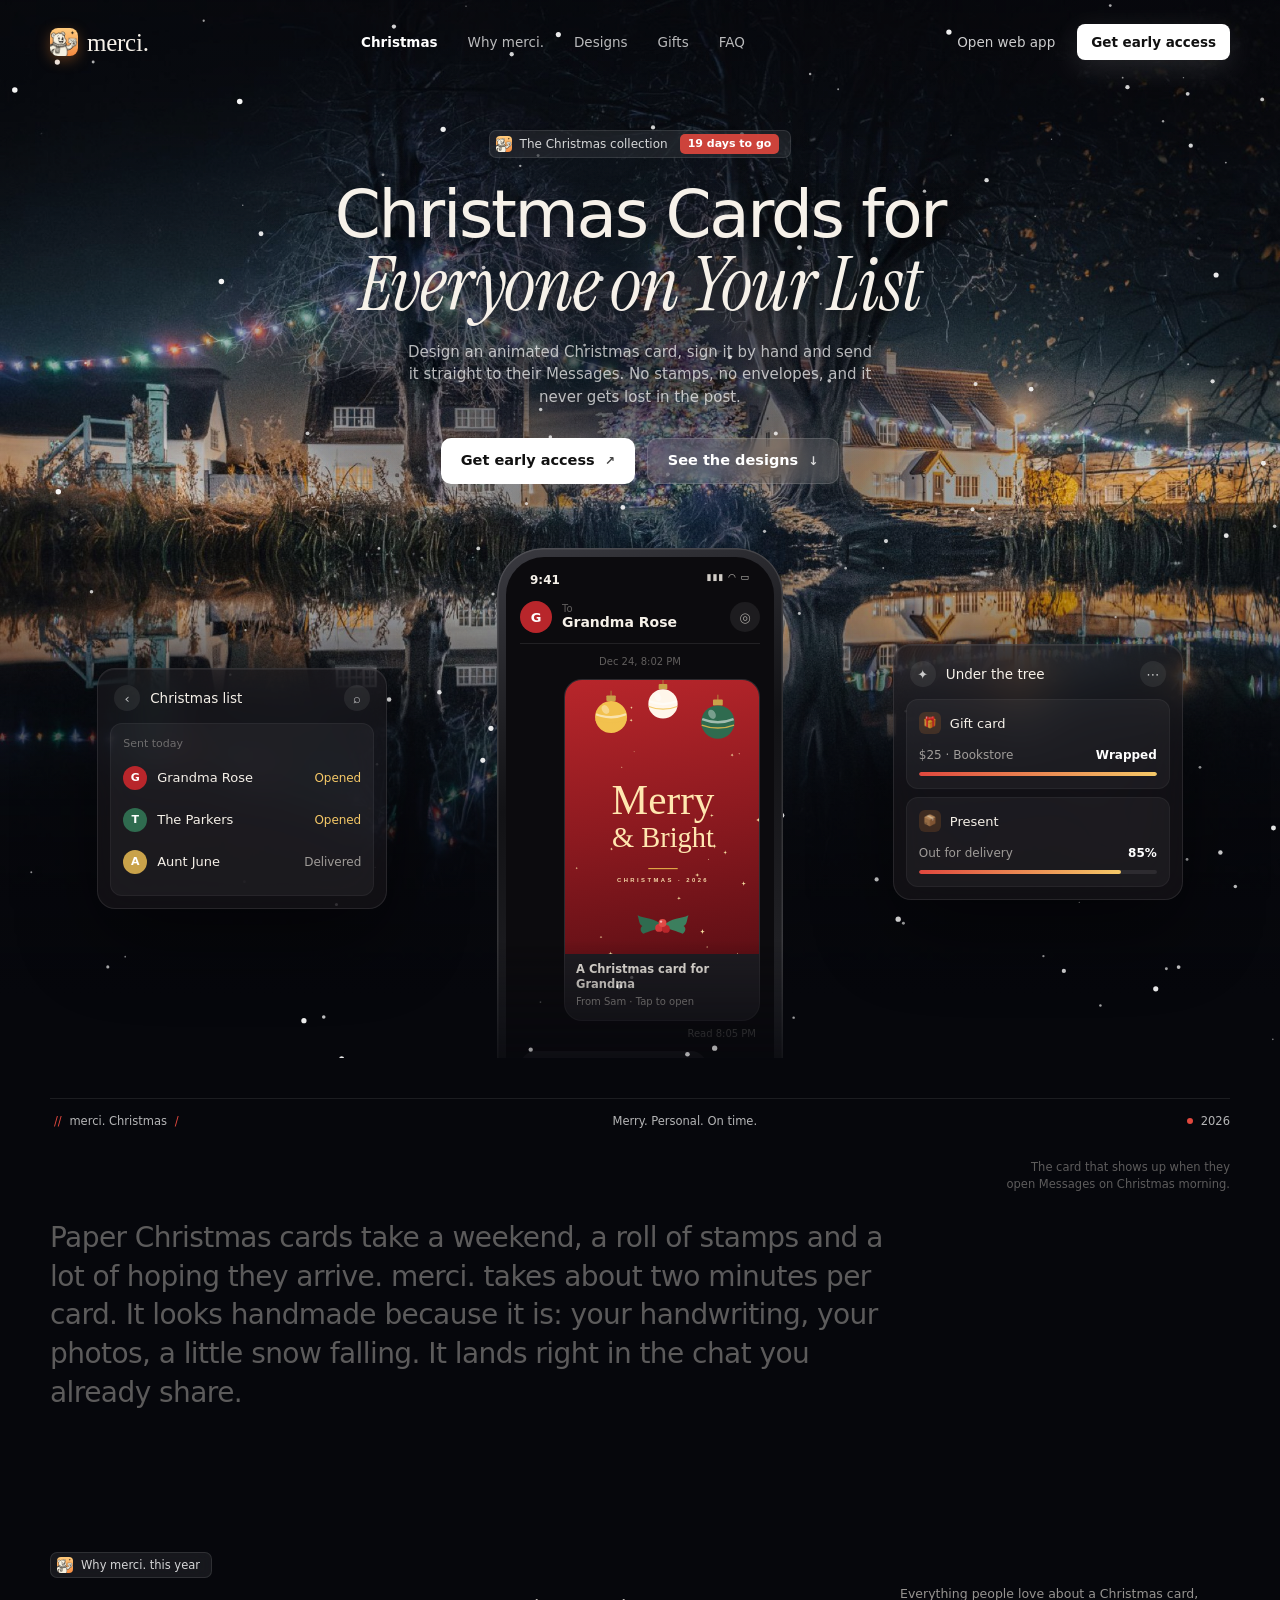
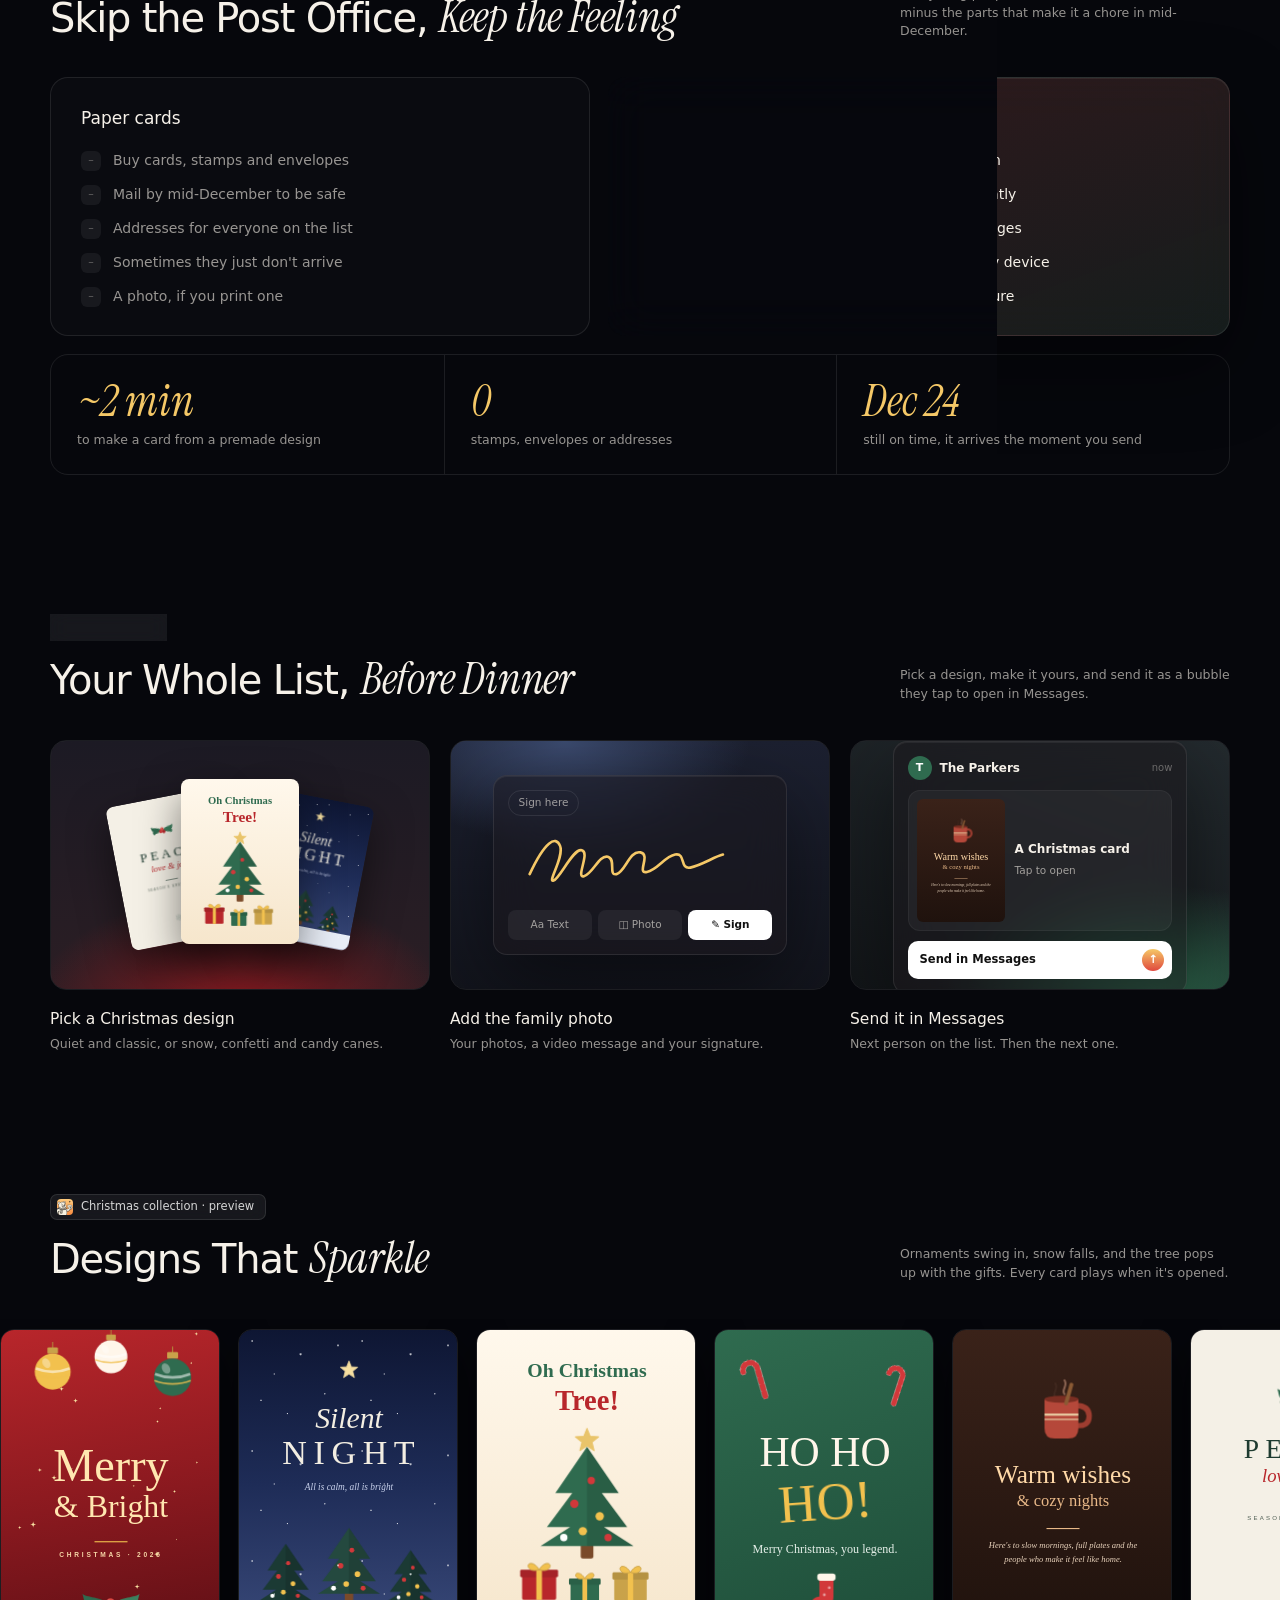
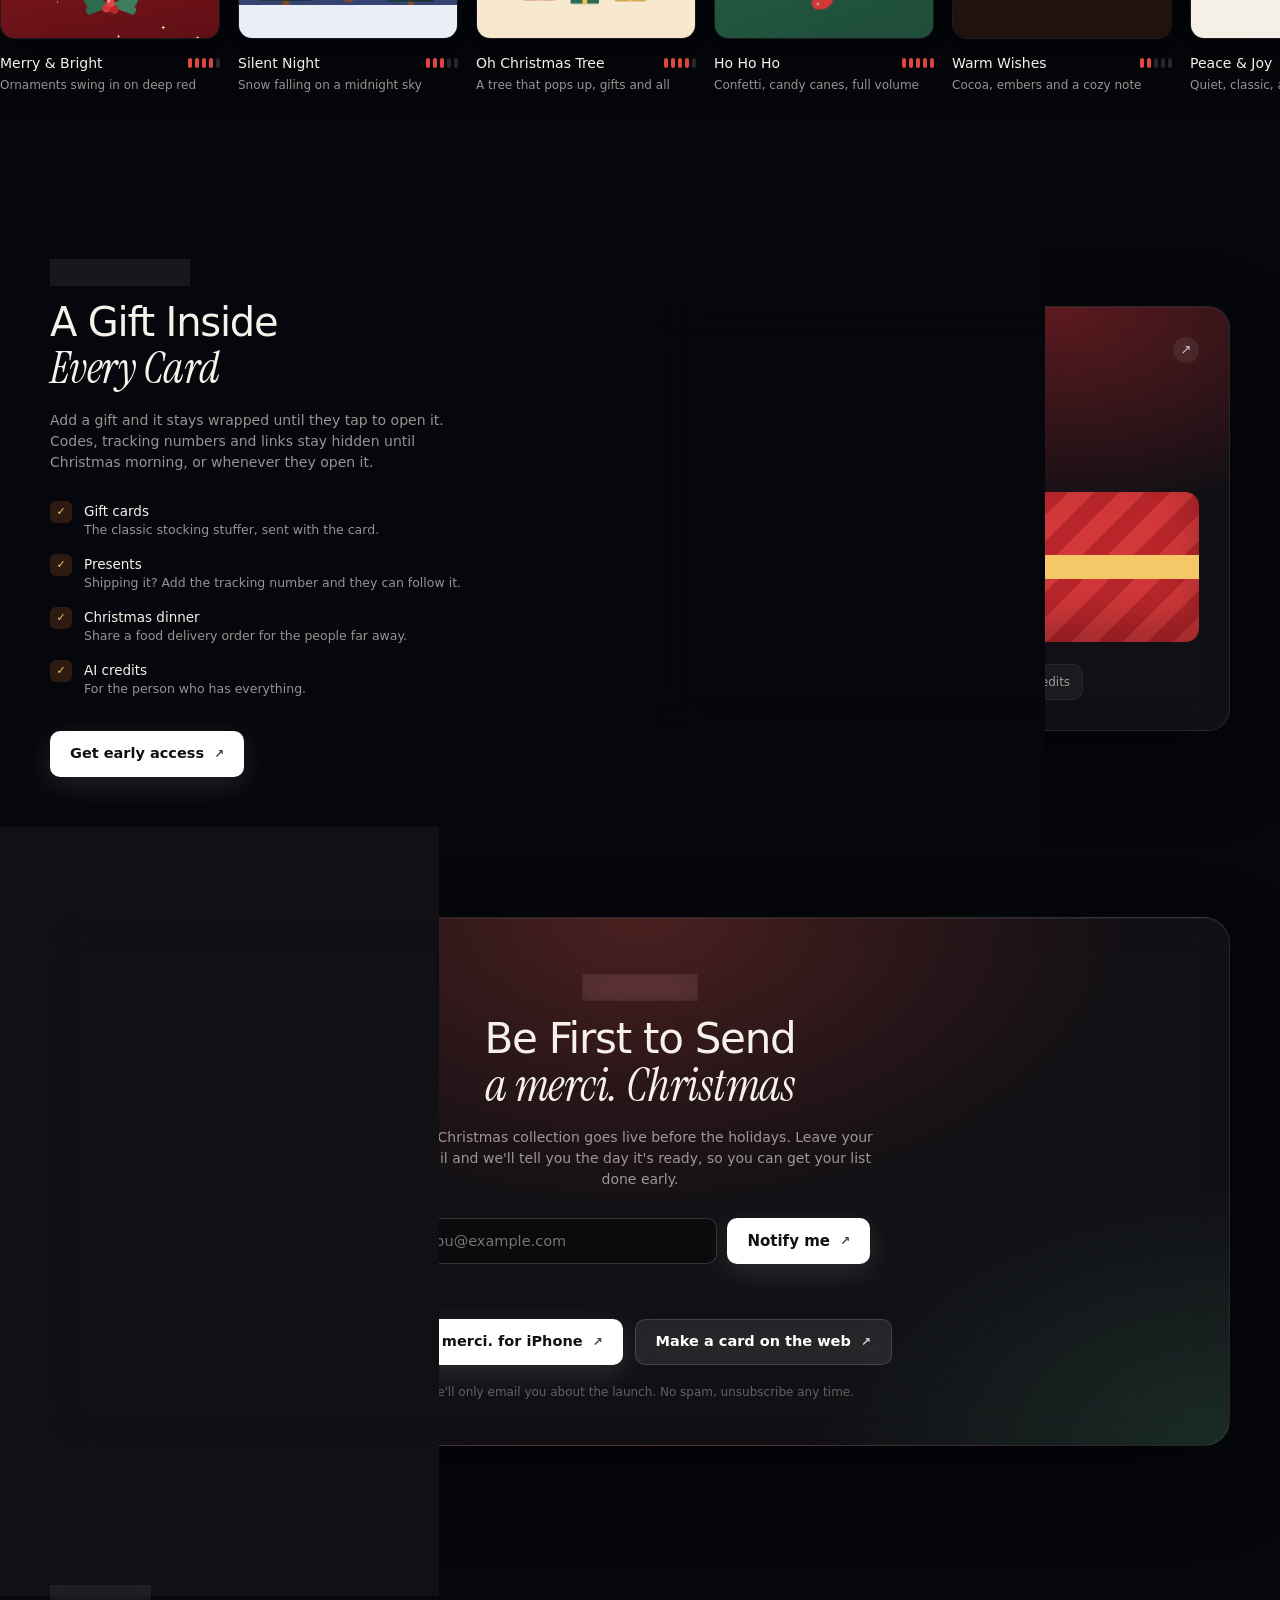
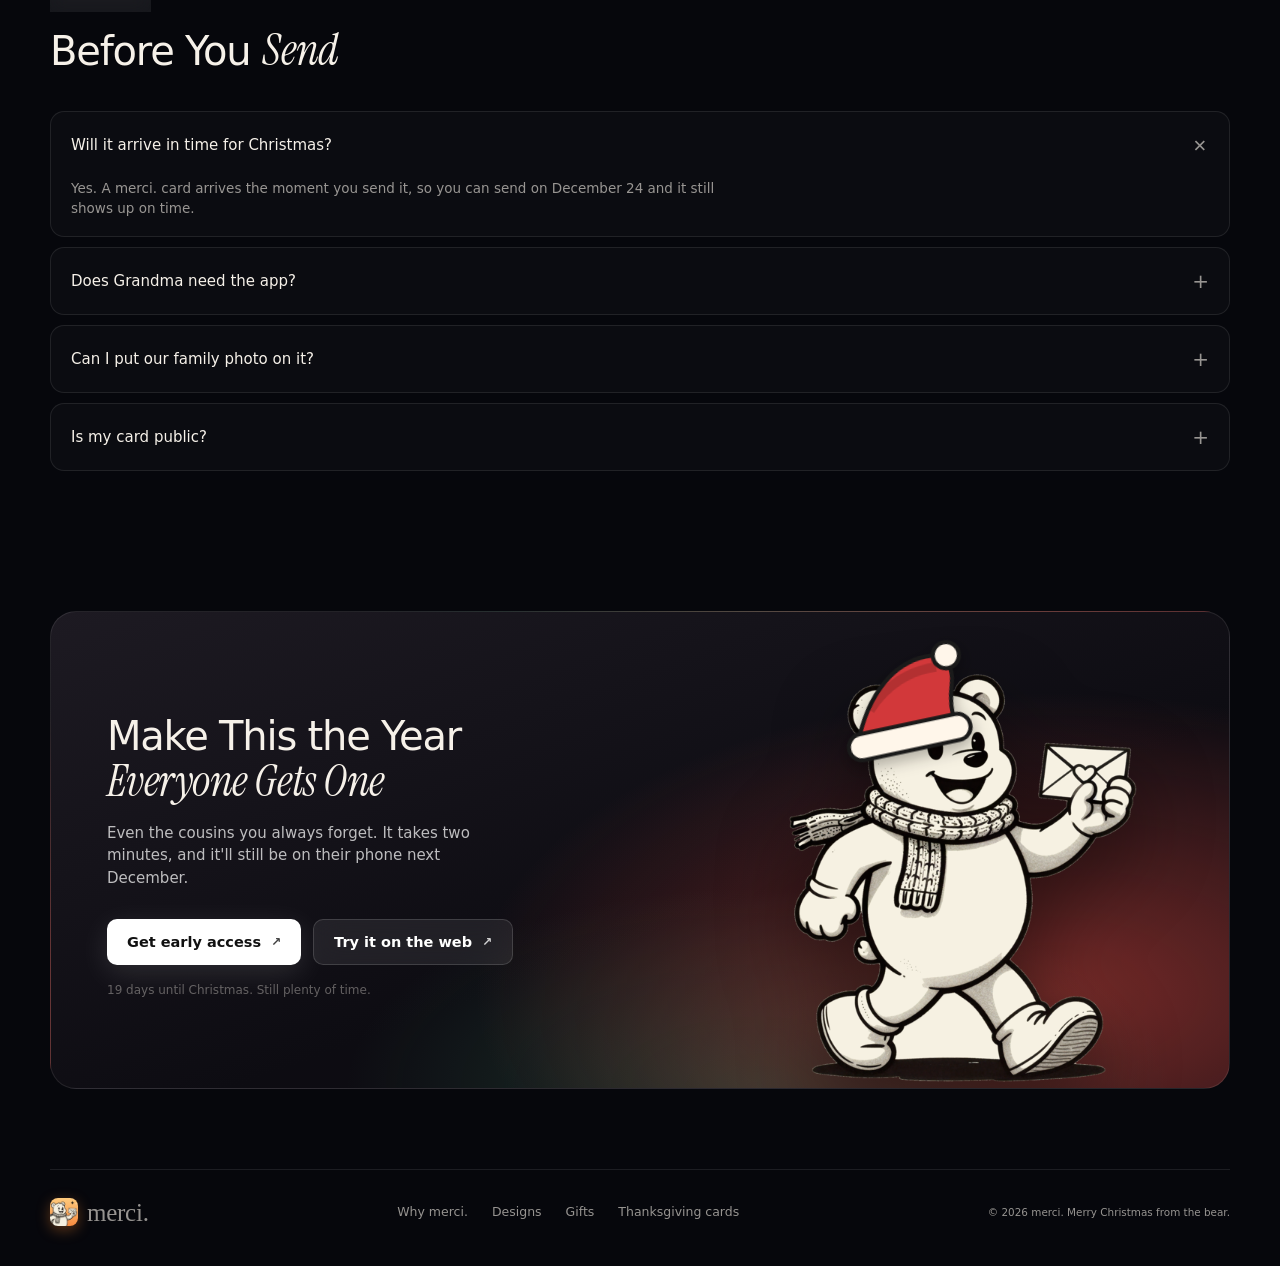
==== index.html @ 0fe89cbe "merci. Christmas landing page Christmas edition is the main page at the site root, with a night vill" ====
<!doctype html>
<html lang="en">
<head>
  <meta charset="utf-8">
  <meta name="viewport" content="width=device-width, initial-scale=1, viewport-fit=cover">
  <meta name="theme-color" content="#06070C">
  <title>merci. Christmas — Christmas cards that open in iMessage</title>
  <meta name="description" content="Animated Christmas cards you design on your phone, sign by hand and send in iMessage. No stamps, no post office, and it still arrives on time on December 24.">
  <meta property="og:title" content="Christmas cards that open in iMessage">
  <meta property="og:description" content="Design it, sign it, tuck a gift inside. Send it to everyone on your list in minutes.">
  <link rel="icon" href="assets/img/icon.svg">
  <link rel="preload" as="font" type="font/woff2" href="assets/fonts/instrumentserif-400-italic.woff2" crossorigin>
  <link rel="preload" as="image" href="assets/img/hero-christmas.jpg">
  <link rel="stylesheet" href="assets/css/cards.css">
  <link rel="stylesheet" href="assets/css/landing.css">
  <link rel="stylesheet" href="assets/css/christmas.css">
</head>
<body class="xmas">

<!-- ================= HERO ================= -->
<header class="hero">
  <div class="sky" aria-hidden="true"><div class="photo"></div><canvas class="snowfall"></canvas></div>
  
  <nav class="nav wrap">
    <a class="brand" href="./" aria-label="merci. home">
      <img src="assets/img/app-icon.png" alt="">
      <span>merci.</span>
    </a>
    <div class="links">
      <a class="on" href="#top">Christmas</a>
      <a href="#why">Why merci.</a>
      <a href="#designs">Designs</a>
      <a href="#gifts">Gifts</a>
      <a href="#faq">FAQ</a>
    </div>
    <div class="nav-cta">
      <a class="nav-login" href="#" data-link="webApp">Open web app</a>
      <a class="btn-w sm" href="#join">Get early access</a>
      <button class="burger" aria-label="Menu"><i></i><i></i></button>
    </div>
  </nav>

  <div class="hero-copy wrap" id="top">
    <span class="tag"><b class="tag-dot"></b>The Christmas collection <i class="count" data-countdown></i></span>
    <h1>Christmas Cards for <br><em>Everyone on Your List</em></h1>
    <p>Design an animated Christmas card, sign it by hand and send it straight to their Messages. No stamps, no envelopes, and it never gets lost in the post.</p>
    <div class="ctas">
      <a class="btn-w" href="#join">Get early access <span class="arr">↗</span></a>
      <a class="btn-g" href="#designs">See the designs <span class="arr">↓</span></a>
    </div>
  </div>

  <div class="stage wrap">
    <aside class="glass side left reveal">
      <div class="gh"><span class="gi">‹</span><b>Christmas list</b><span class="gi">⌕</span></div>
      <div class="inner">
        <small>Sent today</small>
        <div class="row"><span class="av" style="--c:#B8262B">G</span><span>Grandma Rose</span><em class="ok">Opened</em></div>
        <div class="row"><span class="av" style="--c:#2F6B4F">T</span><span>The Parkers</span><em class="ok">Opened</em></div>
        <div class="row"><span class="av" style="--c:#C9A24A">A</span><span>Aunt June</span><em>Delivered</em></div>
      </div>
    </aside>

    <div class="phone reveal">
      <div class="screen">
        <div class="status"><span>9:41</span><span class="sb">▮▮▮ ◠ ▭</span></div>
        <div class="convo-h">
          <span class="av lg" style="--c:#B8262B">G</span>
          <div><small>To</small><b>Grandma Rose</b></div>
          <span class="ico">◎</span>
        </div>
        <p class="stamp">Dec 24, 8:02 PM</p>
        <div class="bubble">
          <div class="card-mount" data-tpl="merry-bright" data-w="196"></div>
          <div class="bubble-cap"><b>A Christmas card for Grandma</b><small>From Sam · Tap to open</small></div>
        </div>
        <p class="delivered">Read 8:05 PM</p>
        <div class="reply">It's snowing on my phone!! ❤️🎄</div>
      </div>
    </div>

    <aside class="glass side right reveal">
      <div class="gh"><span class="gi">✦</span><b>Under the tree</b><span class="gi">⋯</span></div>
      <div class="inner">
        <div class="gift-l"><span class="gi sm">🎁</span>Gift card</div>
        <div class="gift-r"><span>$25 · Bookstore</span><b>Wrapped</b></div>
        <div class="bar"><i style="width:100%"></i></div>
      </div>
      <div class="inner">
        <div class="gift-l"><span class="gi sm">📦</span>Present</div>
        <div class="gift-r"><span>Out for delivery</span><b>85%</b></div>
        <div class="bar"><i style="width:85%"></i></div>
      </div>
    </aside>
  </div>
</header>

<main>
<!-- ================= ABOUT ================= -->
<section class="about wrap" id="about">
  <div class="meta">
    <span><i class="slash">//</i> merci. Christmas <i class="slash">/</i></span>
    <span class="hide-sm">Merry. Personal. On time.</span>
    <span><i class="dot"></i> 2026</span>
  </div>
  <p class="meta-r">The card that shows up when they<br>open Messages on Christmas morning.</p>
  <p class="big fade-words">Paper Christmas cards take a weekend, a roll of stamps and a lot of hoping they arrive. merci. takes about two minutes per card. It looks handmade because it is: your handwriting, your photos, a little snow falling. It lands right in the chat you already share.</p>
</section>

<!-- ================= WHY (paper vs merci.) ================= -->
<section class="why wrap" id="why">
  <div class="sec-h">
    <div>
      <span class="tag sm"><b class="tag-dot"></b>Why merci. this year</span>
      <h2>Skip the Post Office, <em>Keep the Feeling</em></h2>
    </div>
    <p>Everything people love about a Christmas card, minus the parts that make it a chore in mid-December.</p>
  </div>

  <div class="compare reveal">
    <div class="col paper">
      <h3>Paper cards</h3>
      <ul>
        <li>Buy cards, stamps and envelopes</li>
        <li>Mail by mid-December to be safe</li>
        <li>Addresses for everyone on the list</li>
        <li>Sometimes they just don't arrive</li>
        <li>A photo, if you print one</li>
      </ul>
    </div>
    <div class="col ours glass">
      <h3><img src="assets/img/app-icon.png" alt=""> merci.</h3>
      <ul>
        <li>Make it on your phone, from a premade design</li>
        <li>Send it even on December 24, it arrives instantly</li>
        <li>All you need is their number, already in Messages</li>
        <li>Opens right in the chat, or in a browser on any device</li>
        <li>Photos, a video message and your real signature</li>
      </ul>
    </div>
  </div>

  <div class="stats">
    <div><b>~2 min</b><span>to make a card from a premade design</span></div>
    <div><b>0</b><span>stamps, envelopes or addresses</span></div>
    <div><b>Dec 24</b><span>still on time, it arrives the moment you send</span></div>
  </div>
</section>

<!-- ================= HOW IT WORKS ================= -->
<section class="how wrap" id="how">
  <div class="sec-h">
    <div>
      <span class="tag sm"><b class="tag-dot"></b>How it works</span>
      <h2>Your Whole List, <em>Before Dinner</em></h2>
    </div>
    <p>Pick a design, make it yours, and send it as a bubble they tap to open in Messages.</p>
  </div>

  <div class="steps">
    <article class="step reveal">
      <div class="shot s1">
        <div class="fan">
          <div class="card-mount" data-tpl="peace-joy" data-w="104"></div>
          <div class="card-mount" data-tpl="oh-tree" data-w="118"></div>
          <div class="card-mount" data-tpl="silent-night" data-w="104"></div>
        </div>
      </div>
      <h3>Pick a Christmas design</h3>
      <p>Quiet and classic, or snow, confetti and candy canes.</p>
    </article>

    <article class="step reveal">
      <div class="shot s2">
        <div class="glass mini">
          <div class="pill-l">Sign here</div>
          <svg class="sig" viewBox="0 0 220 70"><path d="M8 48c14-30 24-36 28-26s-12 34-6 32 18-30 26-28-6 26 2 24 14-20 22-18 0 18 8 16 12-22 22-20-4 20 6 18c10-2 16-14 26-16s4 14 14 12 22-10 30-12"/></svg>
          <div class="tools"><span>Aa Text</span><span>◫ Photo</span><span class="on">✎ Sign</span></div>
        </div>
      </div>
      <h3>Add the family photo</h3>
      <p>Your photos, a video message and your signature.</p>
    </article>

    <article class="step reveal">
      <div class="shot s3">
        <div class="glass mini msg">
          <div class="mrow"><span class="av" style="--c:#2F6B4F">T</span><b>The Parkers</b><small>now</small></div>
          <div class="mbub"><div class="card-mount" data-tpl="warm-wishes" data-w="88"></div><div><b>A Christmas card</b><small>Tap to open</small></div></div>
          <div class="send">Send in Messages <span>↑</span></div>
        </div>
      </div>
      <h3>Send it in Messages</h3>
      <p>Next person on the list. Then the next one.</p>
    </article>
  </div>
</section>

<!-- ================= DESIGNS ================= -->
<section class="designs" id="designs">
  <div class="wrap sec-h">
    <div>
      <span class="tag sm"><b class="tag-dot"></b>Christmas collection · preview</span>
      <h2>Designs That <em>Sparkle</em></h2>
    </div>
    <p>Ornaments swing in, snow falls, and the tree pops up with the gifts. Every card plays when it's opened.</p>
  </div>
  <div class="rail" id="rail"></div>
</section>

<!-- ================= GIFTS ================= -->
<section class="gifts wrap" id="gifts">
  <div class="g-copy">
    <span class="tag sm"><b class="tag-dot"></b>Stocking stuffers</span>
    <h2>A Gift Inside<br><em>Every Card</em></h2>
    <p>Add a gift and it stays wrapped until they tap to open it. Codes, tracking numbers and links stay hidden until Christmas morning, or whenever they open it.</p>
    <ul class="checks">
      <li><b>Gift cards</b><span>The classic stocking stuffer, sent with the card.</span></li>
      <li><b>Presents</b><span>Shipping it? Add the tracking number and they can follow it.</span></li>
      <li><b>Christmas dinner</b><span>Share a food delivery order for the people far away.</span></li>
      <li><b>AI credits</b><span>For the person who has everything.</span></li>
    </ul>
    <a class="btn-w" href="#join">Get early access <span class="arr">↗</span></a>
  </div>

  <div class="g-panel glass reveal">
    <div class="gp-h"><span>Under the tree</span><span class="gi">↗</span></div>
    <small class="muted">Wrapped for Grandma Rose</small>
    <div class="amount">$25<span>.00</span></div>
    <div class="unwrap">
      <div class="ribbon"></div>
      <div class="tap">Tap to unwrap</div>
    </div>
    <div class="kinds">
      <span class="on">🎁 Gift card</span><span>📦 Present</span><span>🍽 Dinner</span><span>✦ AI credits</span>
    </div>
  </div>
</section>

<!-- ================= JOIN ================= -->
<section class="join wrap" id="join">
  <div class="join-box glass">
    <span class="tag sm"><b class="tag-dot"></b>Early access</span>
    <h2>Be First to Send<br><em>a merci. Christmas</em></h2>
    <p>The Christmas collection goes live before the holidays. Leave your email and we'll tell you the day it's ready, so you can get your list done early.</p>
    <form class="signup" hidden>
      <input type="email" name="email" placeholder="you@example.com" autocomplete="email" required aria-label="Email address">
      <button class="btn-w" type="submit">Notify me <span class="arr">↗</span></button>
    </form>
    <p class="signup-msg" role="status"></p>
    <div class="ctas left join-alt">
      <a class="btn-w" href="#" data-link="getApp">Get merci. for iPhone <span class="arr">↗</span></a>
      <a class="btn-g" href="#" data-link="webApp">Make a card on the web <span class="arr">↗</span></a>
    </div>
    <small class="muted">We'll only email you about the launch. No spam, unsubscribe any time.</small>
  </div>
</section>

<!-- ================= FAQ ================= -->
<section class="faq wrap" id="faq">
  <div class="sec-h">
    <div>
      <span class="tag sm"><b class="tag-dot"></b>Questions</span>
      <h2>Before You <em>Send</em></h2>
    </div>
  </div>
  <div class="qs">
    <details open><summary>Will it arrive in time for Christmas?</summary><p>Yes. A merci. card arrives the moment you send it, so you can send on December 24 and it still shows up on time.</p></details>
    <details><summary>Does Grandma need the app?</summary><p>No. If she has merci., the card opens right inside Messages. If not, or if she's on a Mac, the bubble opens the card in her browser.</p></details>
    <details><summary>Can I put our family photo on it?</summary><p>Yes. Add photos or a short video, then sign with your finger or snap a photo of your signature and we'll clean it up.</p></details>
    <details><summary>Is my card public?</summary><p>No, not unless you choose to share the design. Shared copies have your photos and signature removed.</p></details>
  </div>
</section>

<!-- ================= CTA ================= -->
<section class="cta wrap">
  <div class="cta-box">
    <div class="cta-copy">
      <h2>Make This the Year<br><em>Everyone Gets One</em></h2>
      <p>Even the cousins you always forget. It takes two minutes, and it'll still be on their phone next December.</p>
      <div class="ctas left">
        <a class="btn-w" href="#join">Get early access <span class="arr">↗</span></a>
        <a class="btn-g" href="#" data-link="webApp">Try it on the web <span class="arr">↗</span></a>
      </div>
      <small class="muted" data-countdown-long></small>
    </div>
    <div class="bear-wrap">
      <img class="bear" src="assets/img/mascot.png" alt="The merci. bear in a Santa hat, carrying an envelope">
      <svg class="santa-hat" viewBox="0 0 120 100" aria-hidden="true">
        <path d="M14 78C30 40 58 14 92 18c10 2 14 14 10 26-4 12-6 22-4 34z" fill="#D2383A" stroke="#1a1a1a" stroke-width="3.5" stroke-linejoin="round"/>
        <path d="M30 52c18-18 40-26 62-24" fill="none" stroke="#000" stroke-opacity=".15" stroke-width="8"/>
        <rect x="6" y="70" width="104" height="22" rx="11" fill="#FFF6EA" stroke="#1a1a1a" stroke-width="3.5"/>
        <circle cx="102" cy="20" r="11" fill="#FFF6EA" stroke="#1a1a1a" stroke-width="3.5"/>
      </svg>
    </div>
  </div>
</section>
</main>

<footer class="foot wrap">
  <a class="brand" href="./"><img src="assets/img/app-icon.png" alt=""><span>merci.</span></a>
  <nav><a href="#why">Why merci.</a><a href="#designs">Designs</a><a href="#gifts">Gifts</a><a href="thanksgiving/">Thanksgiving cards</a></nav>
  <small>© 2026 merci. Merry Christmas from the bear.</small>
</footer>

<script type="module">
  import { CHRISTMAS } from './assets/js/christmas.js';
  import { initLanding } from './assets/js/landing.js';
  import { initChristmas } from './assets/js/christmas-page.js';
  initLanding(CHRISTMAS);
  initChristmas();
</script>
</body>
</html>
---- assets/css/cards.css ----
/* Card rendering + motion. Shared by the editor, the in-Messages viewer and the web fallback. */
.page { position: relative; overflow: hidden; flex: none; -webkit-user-select: none; user-select: none; }
.page .el { position: absolute; transform-origin: center center; }
.el-in, .el-loop, .el-c { width: 100%; height: 100%; }
.el-c { position: relative; box-sizing: border-box; }
.el-text .el-c { white-space: pre-wrap; overflow-wrap: break-word; word-break: break-word; outline: none; -webkit-user-select: text; user-select: text; }
.el-art svg { width: 100%; height: 100%; display: block; overflow: visible; }
.el-image .el-c { display: flex; }
.img-box { flex: 1; overflow: hidden; position: relative; min-height: 0; }
.img-box img { width: 100%; height: 100%; object-fit: cover; display: block; pointer-events: none; }
.el-signature img { width: 100%; height: 100%; object-fit: contain; display: block; pointer-events: none; }

.ph { position: absolute; inset: 0; display: flex; flex-direction: column; align-items: center; justify-content: center; gap: 6px;
  font: 600 13px/1 -apple-system, system-ui, sans-serif; letter-spacing: .02em; }
.ph-photo { color: #9a7b62; background: repeating-linear-gradient(135deg, #f1e4d3 0 12px, #ecdcc8 12px 24px); }
.ph-sign { color: rgba(120, 80, 50, .65); border: 1.5px dashed rgba(120, 80, 50, .35); border-radius: 10px; }

/* ---------- entrance (only while .playing) ---------- */
.playing .in-fade { animation: in-fade .9s ease var(--d, 0s) both; }
.playing .in-rise { animation: in-rise 1s cubic-bezier(.2, .7, .2, 1) var(--d, 0s) both; }
.playing .in-pop { animation: in-pop .75s cubic-bezier(.3, 1.6, .5, 1) var(--d, 0s) both; }
.playing .in-drop { animation: in-drop 1.05s cubic-bezier(.3, 1.35, .5, 1) var(--d, 0s) both; }
.playing .in-zoom { animation: in-zoom 1.2s cubic-bezier(.2, .7, .2, 1) var(--d, 0s) both; }
.playing .in-write { animation: in-write 1.8s ease-in-out var(--d, 0s) both; }
.playing .in-spin { animation: in-spin 1s cubic-bezier(.3, 1.3, .5, 1) var(--d, 0s) both; }
@keyframes in-fade { from { opacity: 0; } }
@keyframes in-rise { from { opacity: 0; transform: translateY(26px); } }
@keyframes in-pop { from { opacity: 0; transform: scale(.3); } }
@keyframes in-drop { from { opacity: 0; transform: translateY(-90px) rotate(-10deg); } }
@keyframes in-zoom { from { opacity: 0; transform: scale(1.3); filter: blur(8px); } }
@keyframes in-write { from { clip-path: inset(0 100% 0 0); } to { clip-path: inset(0 0 0 0); } }
@keyframes in-spin { from { opacity: 0; transform: rotate(-200deg) scale(.3); } }

/* ---------- loops (only while .playing) ---------- */
.playing .loop-float { animation: lp-float 4.2s ease-in-out var(--ld, 0s) infinite; }
.playing .loop-sway { animation: lp-sway 3.6s ease-in-out var(--ld, 0s) infinite; }
.playing .loop-pulse { animation: lp-pulse 2.2s ease-in-out var(--ld, 0s) infinite; }
.playing .loop-wobble { animation: lp-wobble 1.5s ease-in-out var(--ld, 0s) infinite; }
.playing .loop-bounce { animation: lp-bounce 1.6s cubic-bezier(.5, 0, .5, 1) var(--ld, 0s) infinite; }
.playing .loop-spin { animation: lp-spin 14s linear infinite; }
.playing .loop-shimmer { animation: lp-shimmer 3.2s ease-in-out var(--ld, 0s) infinite; }
@keyframes lp-float { 50% { transform: translateY(-9px); } }
@keyframes lp-sway { 0%, 100% { transform: rotate(-7deg); } 50% { transform: rotate(7deg); } }
@keyframes lp-pulse { 0%, 100% { transform: scale(1); } 50% { transform: scale(1.08); } }
@keyframes lp-wobble { 0%, 100% { transform: rotate(0); } 25% { transform: rotate(-4deg) translateY(-3px); } 75% { transform: rotate(4deg) translateY(-3px); } }
@keyframes lp-bounce { 0%, 100% { transform: translateY(0) scale(1, 1); } 45% { transform: translateY(-14px) scale(.98, 1.03); } 90% { transform: translateY(0) scale(1.04, .96); } }
@keyframes lp-spin { to { transform: rotate(360deg); } }
@keyframes lp-shimmer { 0%, 100% { filter: brightness(1) drop-shadow(0 0 0 rgba(255, 220, 140, 0)); } 50% { filter: brightness(1.15) drop-shadow(0 0 12px rgba(255, 220, 140, .55)); } }

/* ---------- ambient particles ---------- */
.ambient { position: absolute; inset: 0; pointer-events: none; overflow: hidden; z-index: 0; }
.amb-p { position: absolute; top: -8%; }
.amb-p > i { display: block; width: 100%; height: 100%; background-size: contain; background-repeat: no-repeat; background-position: center; }
.amb-p, .amb-p > i { animation-play-state: paused !important; }
.amb-on .amb-p, .amb-on .amb-p > i { animation-play-state: running !important; }
.amb-leaves .amb-p { animation: amb-fall var(--dur) linear var(--del) infinite; }
.amb-leaves .amb-p > i { animation: amb-flutter var(--fl) ease-in-out infinite alternate; }
.amb-confetti .amb-p { animation: amb-fall var(--dur) linear var(--del) infinite; }
.amb-confetti .amb-p > i { animation: amb-tumble var(--fl) linear infinite; }
.amb-sparkle .amb-p { animation: amb-twinkle var(--dur) ease-in-out var(--del) infinite; }
.amb-embers .amb-p { top: auto; bottom: -4%; animation: amb-rise var(--dur) ease-in var(--del) infinite; }
.amb-embers .amb-p > i { border-radius: 50%; background: radial-gradient(circle, #ffd58a, #f08a3c 55%, transparent 70%); box-shadow: 0 0 8px #f5a04a; }
@keyframes amb-fall { from { transform: translate3d(0, 0, 0); } to { transform: translate3d(var(--dx), 640px, 0); } }
@keyframes amb-flutter { from { transform: rotate(-45deg) translateX(-14px); } to { transform: rotate(55deg) translateX(14px); } }
@keyframes amb-tumble { to { transform: rotate3d(1, .6, .2, 720deg); } }
@keyframes amb-twinkle { 0%, 100% { opacity: 0; transform: scale(.2); } 50% { opacity: 1; transform: scale(1) rotate(45deg); } }
@keyframes amb-rise { 0% { opacity: 0; transform: translate3d(0, 0, 0); } 15% { opacity: 1; } 100% { opacity: 0; transform: translate3d(var(--dx), -600px, 0); } }

@media (prefers-reduced-motion: reduce) {
  .playing *, .amb-on .amb-p, .amb-on .amb-p > i { animation-duration: .01ms !important; animation-iteration-count: 1 !important; }
}

/* video */
.vid-box video { width: 100%; height: 100%; object-fit: cover; display: block; pointer-events: none; background: #111; }
.vid-badge { position: absolute; right: 8px; top: 8px; width: 26px; height: 26px; border-radius: 50%; background: rgba(0,0,0,.55) url("data:image/svg+xml,%3Csvg xmlns='http://www.w3.org/2000/svg' viewBox='0 0 24 24'%3E%3Cpath d='M8 5l11 7-11 7z' fill='white'/%3E%3C/svg%3E") center/14px no-repeat; }
.vid-sound { position: absolute; left: 50%; bottom: 10px; transform: translateX(-50%); padding: 6px 12px; border-radius: 99px; border: 0; background: rgba(0,0,0,.6); color: #fff;
  font: 600 12px/1 -apple-system, system-ui, sans-serif; white-space: nowrap; cursor: pointer; -webkit-backdrop-filter: blur(8px); backdrop-filter: blur(8px); }
---- assets/css/landing.css ----
/* merci. landing page */
@font-face { font-family: 'Instrument Serif'; font-style: italic; font-weight: 400; font-display: swap; src: url(../fonts/instrumentserif-400-italic.woff2) format('woff2'); }
@font-face { font-family: 'Instrument Serif'; font-style: normal; font-weight: 400; font-display: swap; src: url(../fonts/instrumentserif-400.woff2) format('woff2'); }
:root {
  --bg: #07060A; --tx: #F6F1E9; --mut: rgba(246, 241, 233, .6); --mut2: rgba(246, 241, 233, .36);
  --line: rgba(255, 255, 255, .09); --glass: rgba(28, 24, 28, .55); --inner: rgba(255, 255, 255, .045);
  --or: #F7862F; --or2: #FFC07A;
  --sans: 'Inter', -apple-system, 'SF Pro Display', 'Helvetica Neue', system-ui, sans-serif;
  --serif: 'Instrument Serif', 'Didot', 'Bodoni 72', Georgia, serif;
  color-scheme: dark;
}
* { box-sizing: border-box; }
html { scroll-behavior: smooth; }
body { margin: 0; background: var(--bg); color: var(--tx); font: 15px/1.5 var(--sans); -webkit-font-smoothing: antialiased; overflow-x: hidden; }
a { color: inherit; text-decoration: none; }
img { display: block; max-width: 100%; }
.wrap { width: min(1180px, 100% - 48px); margin-inline: auto; }
.muted { color: var(--mut2); }
em { font-family: var(--serif); font-style: italic; font-weight: 400; letter-spacing: -.005em; }

/* ---------- buttons ---------- */
.btn-w, .btn-g { display: inline-flex; align-items: center; gap: 10px; height: 46px; padding: 0 20px; border-radius: 10px; font-weight: 600; font-size: 14.5px; white-space: nowrap; transition: transform .2s, background .2s; }
.btn-w { background: #fff; color: #111; box-shadow: 0 8px 30px rgba(255, 255, 255, .12); }
.btn-g { background: rgba(255, 255, 255, .08); border: 1px solid rgba(255, 255, 255, .14); -webkit-backdrop-filter: blur(14px); backdrop-filter: blur(14px); color: #fff; }
.btn-w:hover, .btn-g:hover { transform: translateY(-2px); }
.btn-g:hover { background: rgba(255, 255, 255, .13); }
.btn-w.sm { height: 36px; padding: 0 14px; font-size: 13.5px; border-radius: 8px; }
.arr { font-size: 12px; opacity: .8; }

.tag { display: inline-flex; align-items: center; gap: 8px; height: 28px; padding: 0 11px 0 6px; border-radius: 7px; font-size: 12px; color: rgba(255, 255, 255, .82);
  background: rgba(255, 255, 255, .07); border: 1px solid rgba(255, 255, 255, .1); -webkit-backdrop-filter: blur(10px); backdrop-filter: blur(10px); }
.tag.sm { height: 26px; font-size: 11.5px; }
.tag-dot { width: 16px; height: 16px; border-radius: 4px; background: url(../img/app-icon.png) center/cover; }

/* ---------- hero ---------- */
.hero { position: relative; min-height: 940px; padding-bottom: 40px; overflow: hidden; isolation: isolate; }
.sky { position: absolute; inset: 0; z-index: -1; overflow: hidden; background: var(--bg); }
.photo { position: absolute; inset: 0 0 8% 0; background: url(../img/hero.jpg) center 62% / cover no-repeat; animation: kenburns 30s ease-in-out infinite alternate; }
@keyframes kenburns { from { transform: scale(1.04); } to { transform: scale(1.12) translateY(-1%); } }
/* tone the bright daylight photo down so white type reads, then fade into the page */
.sky::after { content: ''; position: absolute; inset: 0;
  background: linear-gradient(180deg, rgba(7, 6, 10, .62) 0%, rgba(7, 6, 10, .38) 30%, rgba(7, 6, 10, .3) 52%, rgba(7, 6, 10, .78) 76%, var(--bg) 92%),
              radial-gradient(60% 40% at 50% 30%, rgba(7, 6, 10, .35), transparent 70%); }

.nav { display: flex; align-items: center; justify-content: space-between; height: 84px; position: relative; z-index: 5; }
.brand { display: inline-flex; align-items: center; gap: 9px; font: 400 25px/1 'Didot', 'Bodoni 72', Georgia, serif; letter-spacing: -.01em; }
.brand img { width: 28px; height: 28px; border-radius: 8px; box-shadow: 0 4px 14px rgba(247, 134, 47, .35); }
.links { display: flex; gap: 30px; font-size: 13.5px; color: rgba(255, 255, 255, .72); }
.links a:hover, .links a.on { color: #fff; }
.links a.on { font-weight: 600; }
.nav-cta { display: flex; align-items: center; gap: 22px; font-size: 13.5px; }
.nav-login { color: rgba(255, 255, 255, .8); }
.burger { display: none; width: 34px; height: 34px; background: none; border: 0; padding: 0; flex-direction: column; justify-content: center; gap: 5px; align-items: center; }
.burger i { display: block; width: 18px; height: 1.5px; background: #fff; }

.hero-copy { text-align: center; padding-top: 46px; position: relative; z-index: 2; }
.hero-copy h1 { margin: 22px 0 18px; font-weight: 500; font-size: clamp(40px, 5.6vw, 66px); line-height: 1.04; letter-spacing: -.035em; }
.hero-copy h1 em { font-size: 1.14em; letter-spacing: -.01em; line-height: .95; }
.hero-copy p { margin: 0 auto; max-width: 470px; color: rgba(255, 255, 255, .7); font-size: 15px; }
.ctas { display: flex; gap: 12px; justify-content: center; margin-top: 30px; flex-wrap: wrap; }
.ctas.left { justify-content: flex-start; }

/* stage: phone + glass cards */
.stage { position: relative; height: 470px; margin-top: 64px; display: flex; justify-content: center; }
.glass { background: var(--glass); border: 1px solid var(--line); border-radius: 18px; -webkit-backdrop-filter: blur(22px) saturate(1.3); backdrop-filter: blur(22px) saturate(1.3);
  box-shadow: 0 30px 80px rgba(0, 0, 0, .45), inset 0 1px 0 rgba(255, 255, 255, .06); }
.side { position: absolute; top: 120px; width: 290px; padding: 12px; }
.side.left { left: 4%; }
.side.right { right: 4%; top: 96px; }
.gh { display: flex; align-items: center; gap: 10px; padding: 4px 4px 12px; font-size: 13.5px; }
.gh b { flex: 1; font-weight: 500; }
.gi { width: 26px; height: 26px; border-radius: 50%; display: grid; place-items: center; background: rgba(255, 255, 255, .07); font-size: 13px; color: rgba(255, 255, 255, .75); flex: none; }
.gi.sm { width: 22px; height: 22px; font-size: 11px; border-radius: 6px; background: rgba(247, 134, 47, .16); }
.inner { background: var(--inner); border: 1px solid rgba(255, 255, 255, .05); border-radius: 12px; padding: 12px; }
.inner + .inner { margin-top: 8px; }
.inner small { display: block; font-size: 11px; color: var(--mut2); margin-bottom: 4px; }
.row { display: flex; align-items: center; gap: 10px; padding: 9px 0; font-size: 13px; }
.row span:nth-child(2) { flex: 1; }
.row em { font: 500 12px var(--sans); color: var(--mut); }
.row em.ok { color: var(--or2); }
.av { width: 24px; height: 24px; border-radius: 50%; display: grid; place-items: center; font-size: 11px; font-weight: 700; color: #fff; background: var(--c); flex: none; }
.av.lg { width: 32px; height: 32px; font-size: 13px; }
.gift-l { display: flex; align-items: center; gap: 9px; font-size: 13px; }
.gift-r { display: flex; justify-content: space-between; font-size: 12px; color: var(--mut); margin: 12px 0 8px; }
.gift-r b { color: #fff; font-weight: 600; }
.bar { height: 4px; border-radius: 4px; background: rgba(255, 255, 255, .08); overflow: hidden; }
.bar i { display: block; height: 100%; border-radius: inherit; background: linear-gradient(90deg, var(--or), var(--or2)); }

.phone { position: relative; z-index: 2; width: 286px; height: 560px; border-radius: 46px; padding: 9px;
  background: linear-gradient(160deg, #3a3a40, #121215 40%, #2a2a2f); box-shadow: 0 40px 100px rgba(0, 0, 0, .7), inset 0 0 0 1.5px rgba(255, 255, 255, .12);
  -webkit-mask-image: linear-gradient(180deg, #000 70%, transparent 98%); mask-image: linear-gradient(180deg, #000 70%, transparent 98%); }
.screen { height: 100%; border-radius: 38px; background: #0c0b0e; overflow: hidden; padding: 12px 14px; }
.status { display: flex; justify-content: space-between; font-size: 12px; font-weight: 600; padding: 2px 10px 12px; }
.sb { letter-spacing: 1px; font-size: 9px; opacity: .85; }
.convo-h { display: flex; align-items: center; gap: 10px; padding-bottom: 10px; border-bottom: 1px solid var(--line); }
.convo-h div { flex: 1; line-height: 1.15; }
.convo-h small { display: block; font-size: 10px; color: var(--mut2); }
.convo-h b { font-size: 14px; font-weight: 600; }
.ico { width: 30px; height: 30px; border-radius: 50%; background: rgba(255, 255, 255, .07); display: grid; place-items: center; font-size: 13px; color: var(--mut); }
.stamp, .delivered { text-align: center; font-size: 10px; color: var(--mut2); margin: 10px 0; }
.delivered { text-align: right; margin: 5px 4px 10px; }
.bubble { margin-left: auto; width: 196px; border-radius: 18px; overflow: hidden; background: #1f1d22; border: 1px solid rgba(255, 255, 255, .06); }
.bubble-cap { padding: 8px 11px 10px; line-height: 1.25; }
.bubble-cap b { display: block; font-size: 11.5px; font-weight: 600; }
.bubble-cap small { font-size: 10px; color: var(--mut); }
.reply { max-width: 78%; padding: 8px 12px; border-radius: 16px 16px 16px 4px; background: #26242a; font-size: 12px; }

/* live card mounts */
.card-mount { position: relative; overflow: hidden; flex: none; }
.card-mount .page { position: absolute; left: 0; top: 0; transform-origin: 0 0; }

/* ---------- about ---------- */
.about { padding-top: 40px; }
.meta { display: flex; justify-content: space-between; font-size: 11.5px; color: rgba(255, 255, 255, .7); padding-top: 14px; border-top: 1px solid var(--line); }
.slash { font-style: normal; color: var(--or); margin: 0 4px; }
.dot { display: inline-block; width: 6px; height: 6px; border-radius: 50%; background: var(--or); margin-right: 4px; vertical-align: 1px; }
.meta-r { text-align: right; font-size: 11.5px; color: var(--mut2); margin: 28px 0 0; }
.big { font-size: clamp(22px, 2.3vw, 28px); line-height: 1.38; letter-spacing: -.02em; max-width: 860px; margin: 26px 0 0; }
.fade-words span { transition: color .5s; }
.strip { display: flex; justify-content: space-between; gap: 30px; margin: 80px 0 0; padding: 0; color: rgba(255, 255, 255, .42); font-weight: 600; font-size: 16px; letter-spacing: -.01em;
  -webkit-mask-image: linear-gradient(90deg, transparent, #000 10%, #000 90%, transparent); mask-image: linear-gradient(90deg, transparent, #000 10%, #000 90%, transparent); overflow: hidden; white-space: nowrap; }

/* ---------- sections ---------- */
section { position: relative; }
.how, .designs, .gifts, .faq, .cta { margin-top: 140px; }
.sec-h { display: flex; justify-content: space-between; align-items: flex-end; gap: 40px; margin-bottom: 36px; }
.sec-h h2, .gifts h2, .cta h2 { margin: 14px 0 0; font-weight: 500; font-size: clamp(30px, 3.4vw, 40px); line-height: 1.08; letter-spacing: -.03em; }
.sec-h h2 em, .gifts h2 em, .cta h2 em { font-size: 1.1em; }
.sec-h > p { max-width: 330px; margin: 0; font-size: 12.5px; color: var(--mut); }

.steps { display: grid; grid-template-columns: repeat(3, 1fr); gap: 20px; }
.step h3 { margin: 18px 0 4px; font-size: 15.5px; font-weight: 500; }
.step p { margin: 0; font-size: 12.5px; color: var(--mut); }
.shot { position: relative; height: 250px; border-radius: 16px; overflow: hidden; display: grid; place-items: center; border: 1px solid var(--line); }
.shot::before { content: ''; position: absolute; inset: 0; z-index: -1; }
.s1::before { background: radial-gradient(80% 70% at 50% 110%, #b5643a, transparent 70%), linear-gradient(180deg, #2a2226, #4a3530); }
.s2::before { background: radial-gradient(70% 60% at 30% 0%, #6b5a6a, transparent 70%), linear-gradient(180deg, #2b2730, #1a1619); }
.s3::before { background: radial-gradient(80% 60% at 80% 100%, #7b5a3c, transparent 70%), linear-gradient(200deg, #3d3439, #191519); }
.fan { position: relative; width: 260px; height: 180px; }
.fan .card-mount { position: absolute; border-radius: 8px; box-shadow: 0 16px 40px rgba(0, 0, 0, .5); transition: transform .5s cubic-bezier(.2, .8, .2, 1); }
.fan .card-mount:nth-child(1) { left: 8px; top: 22px; transform: rotate(-11deg); }
.fan .card-mount:nth-child(2) { left: 71px; top: 4px; z-index: 2; }
.fan .card-mount:nth-child(3) { right: 8px; top: 22px; transform: rotate(11deg); }
.step:hover .fan .card-mount:nth-child(1) { transform: rotate(-16deg) translate(-12px, 4px); }
.step:hover .fan .card-mount:nth-child(3) { transform: rotate(16deg) translate(12px, 4px); }
.step:hover .fan .card-mount:nth-child(2) { transform: translateY(-6px); }
.mini { width: 78%; padding: 14px; border-radius: 14px; }
.pill-l { display: inline-block; font-size: 10.5px; color: var(--mut); padding: 4px 10px; border-radius: 999px; border: 1px solid var(--line); }
.sig { width: 100%; height: 76px; margin: 6px 0; }
.sig path { fill: none; stroke: var(--or2); stroke-width: 2.4; stroke-linecap: round; stroke-linejoin: round; stroke-dasharray: 700; stroke-dashoffset: 700; }
.in .sig path { animation: write 2.6s ease-in-out .3s forwards; }
@keyframes write { to { stroke-dashoffset: 0; } }
.tools { display: flex; gap: 6px; }
.tools span { flex: 1; text-align: center; font-size: 10.5px; padding: 7px 0; border-radius: 8px; background: rgba(255, 255, 255, .06); color: var(--mut); }
.tools span.on { background: #fff; color: #111; font-weight: 600; }
.mrow { display: flex; align-items: center; gap: 8px; font-size: 12px; margin-bottom: 10px; }
.mrow b { flex: 1; font-weight: 600; }
.mrow small { color: var(--mut2); font-size: 10px; }
.mbub { display: flex; align-items: center; gap: 10px; padding: 8px; border-radius: 12px; background: var(--inner); border: 1px solid rgba(255, 255, 255, .05); }
.mbub .card-mount { border-radius: 6px; }
.mbub b { display: block; font-size: 12px; font-weight: 600; }
.mbub small { font-size: 10.5px; color: var(--mut); }
.send { margin-top: 10px; display: flex; justify-content: space-between; align-items: center; padding: 8px 8px 8px 12px; border-radius: 10px; background: #fff; color: #111; font-size: 11.5px; font-weight: 600; }
.send span { width: 22px; height: 22px; border-radius: 50%; display: grid; place-items: center; background: linear-gradient(180deg, var(--or2), var(--or)); color: #fff; }

/* designs rail */
.rail { display: flex; gap: 18px; overflow-x: auto; padding: 10px max(24px, calc((100vw - 1180px) / 2)) 26px; scroll-snap-type: x mandatory; scrollbar-width: none; }
.rail::-webkit-scrollbar { display: none; }
.tile { flex: none; scroll-snap-align: start; width: 220px; }
.tile .frame { border-radius: 14px; overflow: hidden; box-shadow: 0 20px 50px rgba(0, 0, 0, .55); border: 1px solid var(--line); transition: transform .4s cubic-bezier(.2, .8, .2, 1); }
.tile:hover .frame { transform: translateY(-6px); }
.tile h4 { margin: 14px 0 2px; font-size: 14px; font-weight: 500; display: flex; justify-content: space-between; align-items: center; }
.tile p { margin: 0; font-size: 12px; color: var(--mut); }
.motion { display: inline-flex; gap: 3px; }
.motion i { width: 4px; height: 10px; border-radius: 2px; background: rgba(255, 255, 255, .14); }
.motion i.on { background: var(--or); }
.soon { display: flex; flex-wrap: wrap; gap: 8px; align-items: center; margin-top: 10px; font-size: 12px; color: var(--mut2); }
.soon span { margin-right: 6px; }
.soon b { font-weight: 500; padding: 6px 12px; border-radius: 999px; border: 1px dashed rgba(255, 255, 255, .16); color: rgba(255, 255, 255, .7); }

/* gifts */
.gifts { display: grid; grid-template-columns: 1fr 1.05fr; gap: 60px; align-items: center; }
.g-copy > p { color: var(--mut); font-size: 14px; max-width: 420px; margin: 18px 0 0; }
.checks { list-style: none; padding: 0; margin: 28px 0 32px; display: grid; gap: 14px; }
.checks li { display: grid; grid-template-columns: 22px 1fr; column-gap: 12px; font-size: 13.5px; }
.checks li::before { content: '✓'; grid-row: span 2; width: 22px; height: 22px; border-radius: 6px; display: grid; place-items: center; font-size: 11px; background: rgba(247, 134, 47, .16); color: var(--or2); }
.checks b { font-weight: 500; }
.checks span { color: var(--mut); font-size: 12.5px; }
.g-panel { position: relative; padding: 30px; border-radius: 22px; overflow: hidden; min-height: 420px; }
.g-panel::before { content: ''; position: absolute; inset: 0; z-index: -1; background: radial-gradient(90% 70% at 70% 0%, rgba(162, 106, 79, .55), transparent 70%), radial-gradient(70% 60% at 0% 100%, rgba(77, 61, 73, .6), transparent 70%); }
.gp-h { display: flex; justify-content: space-between; align-items: center; font-size: 17px; }
.g-panel small { display: block; margin-top: 18px; font-size: 12px; }
.amount { font-size: 46px; font-weight: 500; letter-spacing: -.03em; margin-top: 2px; }
.amount span { color: var(--mut2); }
.unwrap { position: relative; height: 150px; margin: 22px 0; border-radius: 14px; overflow: hidden; display: grid; place-items: center;
  background: repeating-linear-gradient(135deg, #d9693a 0 18px, #e8763a 18px 36px); box-shadow: inset 0 -20px 40px rgba(0, 0, 0, .25); }
.ribbon { position: absolute; inset: 0; background: linear-gradient(90deg, transparent 46%, #FFE2B8 46%, #FFE2B8 54%, transparent 54%), linear-gradient(180deg, transparent 42%, #FFE2B8 42%, #FFE2B8 58%, transparent 58%); }
.tap { position: relative; padding: 10px 18px; border-radius: 999px; background: #fff; color: #111; font-weight: 600; font-size: 13px; box-shadow: 0 10px 30px rgba(0, 0, 0, .3); animation: bob 2.4s ease-in-out infinite; }
@keyframes bob { 50% { transform: translateY(-5px); } }
.kinds { display: flex; flex-wrap: wrap; gap: 8px; }
.kinds span { font-size: 12px; padding: 8px 12px; border-radius: 10px; background: var(--inner); border: 1px solid rgba(255, 255, 255, .06); color: var(--mut); }
.kinds span.on { background: #fff; color: #111; font-weight: 600; }

/* faq */
.qs { display: grid; gap: 10px; }
details { border: 1px solid var(--line); border-radius: 14px; background: rgba(255, 255, 255, .025); padding: 0 20px; }
summary { cursor: pointer; list-style: none; display: flex; justify-content: space-between; align-items: center; padding: 18px 0; font-size: 15px; }
summary::-webkit-details-marker { display: none; }
summary::after { content: '+'; font-size: 20px; color: var(--mut); transition: transform .3s; }
details[open] summary::after { transform: rotate(45deg); }
details p { margin: 0 0 18px; color: var(--mut); font-size: 13.5px; max-width: 680px; }

/* cta */
.cta { margin-bottom: 80px; }
.cta-box { position: relative; display: grid; grid-template-columns: 1.2fr 1fr; align-items: center; border-radius: 26px; overflow: hidden; padding: 56px 56px 0; border: 1px solid var(--line);
  background: radial-gradient(70% 90% at 85% 80%, rgba(247, 134, 47, .55), transparent 70%), linear-gradient(160deg, #2a2226, #120f12 60%); }
.cta-copy { padding-bottom: 56px; }
.cta-copy p { color: rgba(255, 255, 255, .72); max-width: 400px; margin: 16px 0 0; }
.cta-copy small { display: block; margin-top: 16px; font-size: 12px; }
.bear { width: 100%; max-width: 420px; justify-self: end; align-self: end; filter: drop-shadow(0 30px 40px rgba(0, 0, 0, .45)); animation: sway 5s ease-in-out infinite; transform-origin: 50% 100%; }
@keyframes sway { 50% { transform: rotate(-2deg) translateY(-4px); } }

.foot { display: flex; align-items: center; justify-content: space-between; gap: 20px; padding: 28px 0 40px; border-top: 1px solid var(--line); font-size: 12.5px; color: var(--mut); flex-wrap: wrap; }
.foot nav { display: flex; gap: 24px; }
.foot nav a:hover { color: #fff; }

/* reveal */
.reveal { opacity: 0; transform: translateY(24px); transition: opacity .9s cubic-bezier(.2, .8, .2, 1), transform .9s cubic-bezier(.2, .8, .2, 1); }
.reveal.in { opacity: 1; transform: none; }
.stage .reveal:nth-child(2) { transition-delay: .12s; }
.stage .reveal:nth-child(3) { transition-delay: .24s; }

@media (prefers-reduced-motion: reduce) {
  .photo { transform: none; }
  *, *::before, *::after { animation: none !important; transition: none !important; }
  .reveal { opacity: 1; transform: none; }
  .sig path { stroke-dashoffset: 0; }
}

/* ---------- responsive ---------- */
@media (max-width: 980px) {
  .links, .nav-login { display: none; }
  .burger { display: flex; }
  .nav-cta { gap: 10px; }
  .side { width: 240px; }
  .side.left { left: -150px; }
  .side.right { right: -150px; }
  .steps { grid-template-columns: 1fr; }
  .shot { height: 230px; }
  .gifts { grid-template-columns: 1fr; gap: 40px; }
  .cta-box { grid-template-columns: 1fr; padding: 40px 28px 0; }
  .cta-copy { padding-bottom: 10px; }
  .bear { justify-self: center; max-width: 300px; }
}
@media (max-width: 640px) {
  .wrap { width: calc(100% - 36px); }
  .hero { min-height: 0; }
  .hero-copy { padding-top: 26px; }
  .hero-copy h1 { font-size: 38px; text-wrap: balance; }
  .hero-copy h1 br { display: none; }
  .hero-copy p { font-size: 14px; }
  .ctas .btn-w, .ctas .btn-g { height: 42px; padding: 0 16px; font-size: 13.5px; }
  .stage { height: 440px; margin-top: 44px; }
  .phone { width: 256px; height: 520px; }
  .side { top: 70px !important; }
  .side.left { left: -200px; }
  .side.right { right: -200px; }
  .hide-sm { display: none; }
  .sec-h { flex-direction: column; align-items: flex-start; gap: 14px; }
  .big { font-size: 21px; }
  .strip { margin-top: 48px; font-size: 14px; }
  .how, .designs, .gifts, .faq, .cta { margin-top: 96px; }
  .tile { width: 180px; }
  .g-panel { padding: 22px; min-height: 0; }
  .amount { font-size: 38px; }
}
---- assets/css/christmas.css ----
/* merci. Christmas edition: layered on top of landing.css */
.xmas { --bg: #06070C; --or: #E0483E; --or2: #F5C867; --green: #3E8E66; }

/* hero photo: night village with a lit tree; already dark, so only a light scrim */
.xmas .photo { background-image: url(../img/hero-christmas.jpg); background-position: center 38%; inset: 0 0 4% 0; }
.xmas .sky::after { z-index: 2;
  background: linear-gradient(180deg, rgba(6, 7, 12, .45) 0%, rgba(6, 7, 12, .15) 28%, rgba(6, 7, 12, .1) 50%, rgba(6, 7, 12, .7) 78%, var(--bg) 94%),
              radial-gradient(46% 34% at 50% 34%, rgba(6, 7, 12, .62), transparent 78%); }
.xmas .hero-copy h1, .xmas .hero-copy p { text-shadow: 0 2px 24px rgba(0, 0, 0, .55); }
.snowfall { position: absolute; inset: 0; width: 100%; height: 100%; z-index: 3; pointer-events: none; }


.count { font-style: normal; margin-left: 4px; padding: 2px 8px; border-radius: 5px; background: rgba(224, 72, 62, .9); color: #fff; font-size: 11px; font-weight: 600; }
.count:empty { display: none; }
.tag-dot { background-color: #E0483E; }

/* snow inside a card preview */
.xsnow { position: absolute; inset: 0; z-index: 100; pointer-events: none; opacity: .9;
  background-image: radial-gradient(2.4px 2.4px at 12% 10%, #fff, transparent), radial-gradient(1.8px 1.8px at 32% 40%, #fff, transparent), radial-gradient(3px 3px at 56% 22%, #fff, transparent),
  radial-gradient(2px 2px at 78% 58%, #fff, transparent), radial-gradient(2.6px 2.6px at 90% 14%, #fff, transparent), radial-gradient(1.8px 1.8px at 44% 76%, #fff, transparent), radial-gradient(2.2px 2.2px at 20% 64%, #fff, transparent);
  background-size: 200px 200px; animation: cardsnow 9s linear infinite; }
@keyframes cardsnow { to { background-position: 30px 200px; } }

/* paper vs merci. */
.why { margin-top: 140px; }
.compare { display: grid; grid-template-columns: 1fr 1.15fr; gap: 18px; }
.compare .col { border-radius: 18px; padding: 28px 30px; border: 1px solid var(--line); }
.compare .paper { background: rgba(255, 255, 255, .02); }
.compare .ours { background: linear-gradient(160deg, rgba(224, 72, 62, .16), rgba(62, 142, 102, .1)), var(--glass); }
.compare h3 { margin: 0 0 18px; font-size: 17px; font-weight: 500; display: flex; align-items: center; gap: 10px; }
.compare h3 img { width: 26px; height: 26px; border-radius: 7px; }
.compare ul { list-style: none; margin: 0; padding: 0; display: grid; gap: 13px; font-size: 14px; }
.compare li { display: flex; gap: 12px; align-items: flex-start; }
.compare li::before { flex: none; width: 20px; height: 20px; border-radius: 6px; display: grid; place-items: center; font-size: 11px; margin-top: 1px; }
.compare .paper li { color: var(--mut); }
.compare .paper li::before { content: '–'; background: rgba(255, 255, 255, .06); color: var(--mut2); }
.compare .ours li::before { content: '✓'; background: rgba(245, 200, 103, .16); color: var(--or2); }
.stats { display: grid; grid-template-columns: repeat(3, 1fr); margin-top: 18px; border: 1px solid var(--line); border-radius: 18px; overflow: hidden; }
.stats div { padding: 24px 26px; }
.stats div + div { border-left: 1px solid var(--line); }
.stats b { display: block; font: 400 44px/1 var(--serif); font-style: italic; color: var(--or2); }
.stats span { display: block; margin-top: 8px; font-size: 12.5px; color: var(--mut); }

/* how-it-works backgrounds, wintered */
.xmas .s1::before { background: radial-gradient(80% 70% at 50% 110%, #8E1A20, transparent 70%), linear-gradient(180deg, #1c1a24, #2b1e24); }
.xmas .s2::before { background: radial-gradient(70% 60% at 30% 0%, #3b4a6e, transparent 70%), linear-gradient(180deg, #1c2030, #12141c); }
.xmas .s3::before { background: radial-gradient(80% 60% at 80% 100%, #2F6B4F, transparent 70%), linear-gradient(200deg, #232a2e, #121518); }

/* gift panel in Christmas colors */
.xmas .g-panel::before { background: radial-gradient(90% 70% at 70% 0%, rgba(184, 38, 43, .45), transparent 70%), radial-gradient(70% 60% at 0% 100%, rgba(47, 107, 79, .45), transparent 70%); }
.xmas .unwrap { background: repeating-linear-gradient(135deg, #B8262B 0 18px, #D2383A 18px 36px); }
.xmas .ribbon { background: linear-gradient(90deg, transparent 46%, #F5C867 46%, #F5C867 54%, transparent 54%), linear-gradient(180deg, transparent 42%, #F5C867 42%, #F5C867 58%, transparent 58%); }

/* early access */
.join { margin-top: 140px; }
.join-box { position: relative; overflow: hidden; text-align: center; padding: 56px 32px 44px; border-radius: 26px;
  background: radial-gradient(60% 80% at 50% 0%, rgba(224, 72, 62, .28), transparent 70%), radial-gradient(50% 70% at 100% 100%, rgba(62, 142, 102, .22), transparent 70%), var(--glass); }
.join-box h2 { margin: 14px 0 0; font-weight: 500; font-size: clamp(30px, 3.4vw, 42px); line-height: 1.08; letter-spacing: -.03em; }
.join-box h2 em { font-size: 1.1em; }
.join-box > p { color: var(--mut); max-width: 500px; margin: 16px auto 0; font-size: 14px; }
.signup { display: flex; gap: 10px; max-width: 460px; margin: 28px auto 0; }
.signup input { flex: 1; min-width: 0; height: 46px; padding: 0 16px; border-radius: 10px; border: 1px solid rgba(255, 255, 255, .16); background: rgba(0, 0, 0, .35); color: #fff; font: inherit; font-size: 14.5px; outline: none; }
.signup input:focus { border-color: var(--or2); box-shadow: 0 0 0 3px rgba(245, 200, 103, .18); }
.signup button { border: 0; cursor: pointer; font: inherit; font-weight: 600; }
.signup button:disabled { opacity: .6; }
.signup-msg { min-height: 1.5em; margin: 12px 0 0; font-size: 13px; color: var(--or2); }
.join-box .ctas { justify-content: center; margin-top: 18px; }
.join-alt.secondary .btn-w { background: rgba(255, 255, 255, .08); color: #fff; border: 1px solid rgba(255, 255, 255, .14); box-shadow: none; }
.join-box small { display: block; margin-top: 18px; font-size: 12px; }

/* CTA: bear in a Santa hat */
.xmas .cta-box { background: radial-gradient(70% 90% at 85% 80%, rgba(224, 72, 62, .5), transparent 70%), radial-gradient(50% 60% at 60% 100%, rgba(62, 142, 102, .3), transparent 70%), linear-gradient(160deg, #1d1a22, #0d0c12 60%); }
.bear-wrap { position: relative; justify-self: end; align-self: end; width: 100%; max-width: 420px; animation: sway 5s ease-in-out infinite; transform-origin: 50% 100%; }
.bear-wrap .bear { animation: none; max-width: none; }
.santa-hat { position: absolute; left: 19%; top: -6.5%; width: 34%; transform: rotate(-12deg); filter: drop-shadow(0 6px 8px rgba(0, 0, 0, .3)); }

@media (max-width: 980px) {
  .compare { grid-template-columns: 1fr; }
  .bear-wrap { justify-self: center; max-width: 300px; }
}
@media (max-width: 640px) {
  .why, .join { margin-top: 96px; }
  .stats { grid-template-columns: 1fr; }
  .stats div + div { border-left: 0; border-top: 1px solid var(--line); }
  .compare .col { padding: 22px; }
  .signup { flex-direction: column; }
  .join-box { padding: 40px 20px 32px; }
}
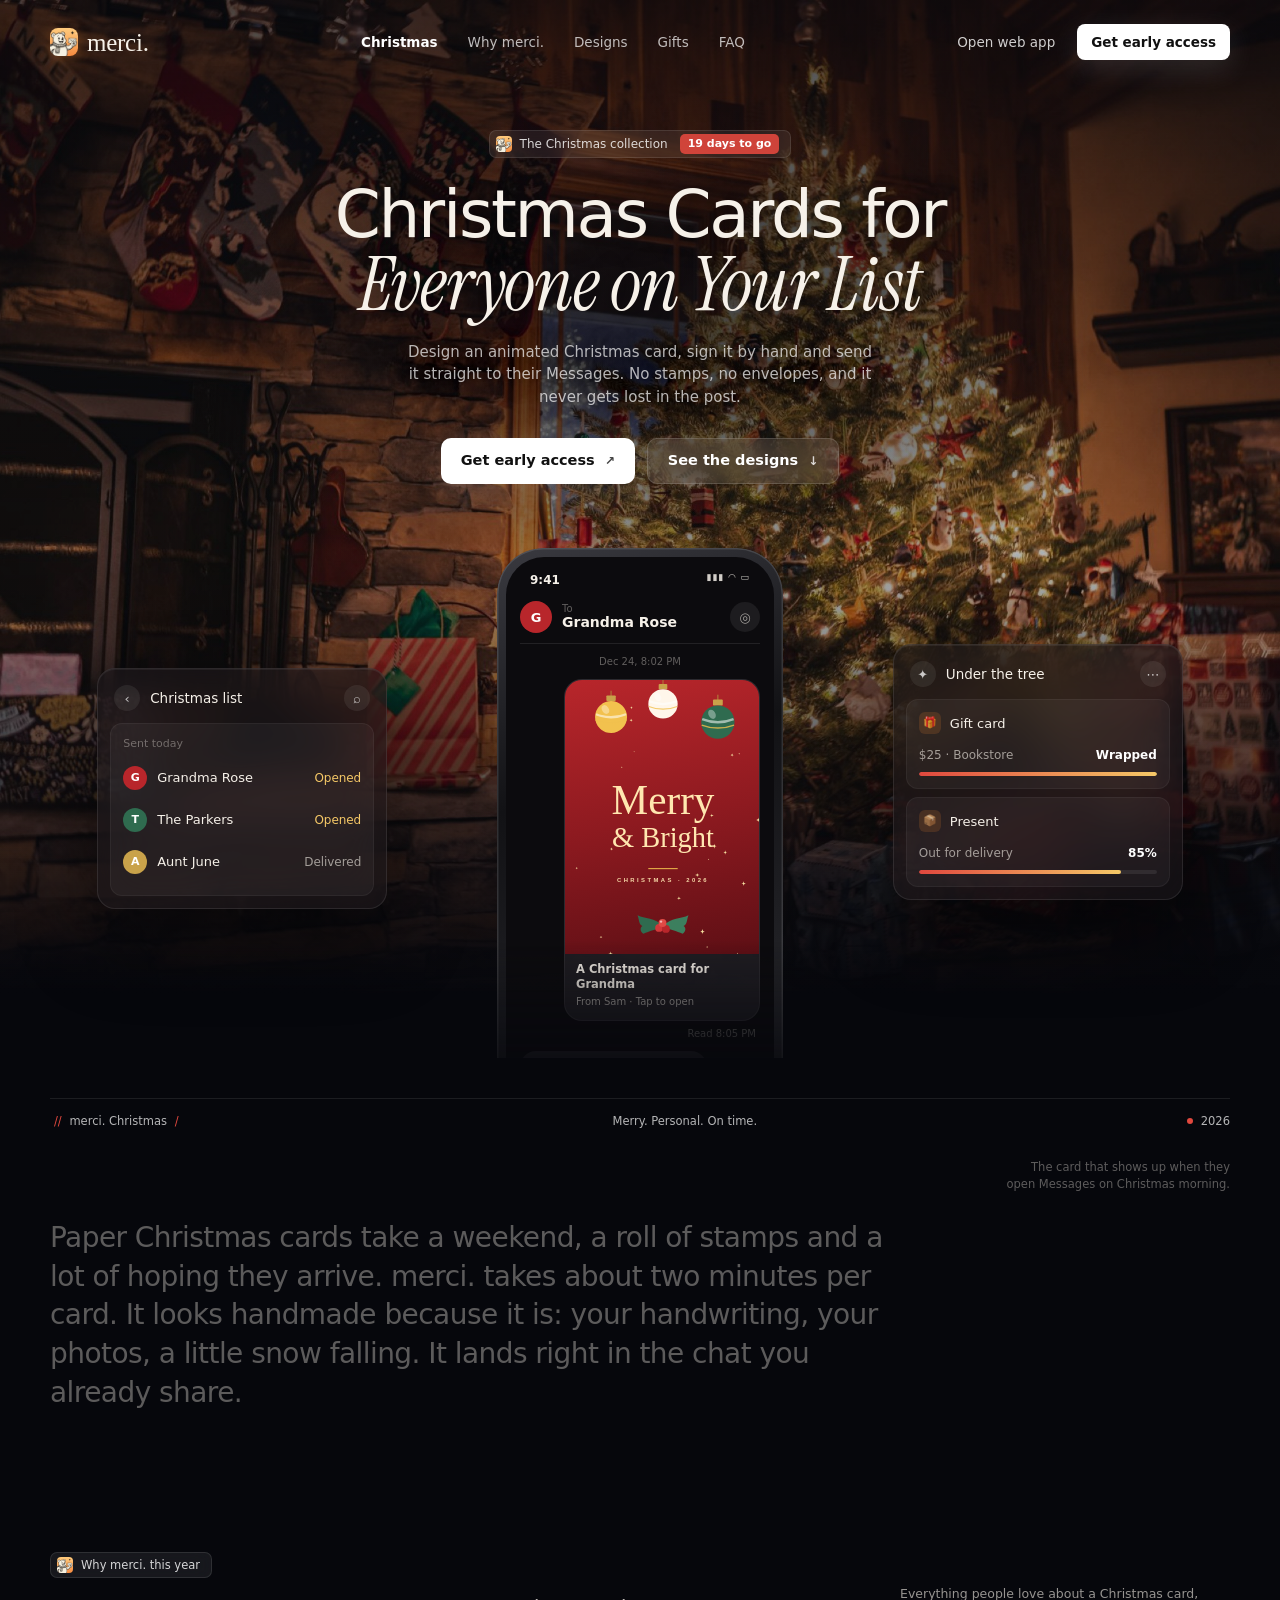
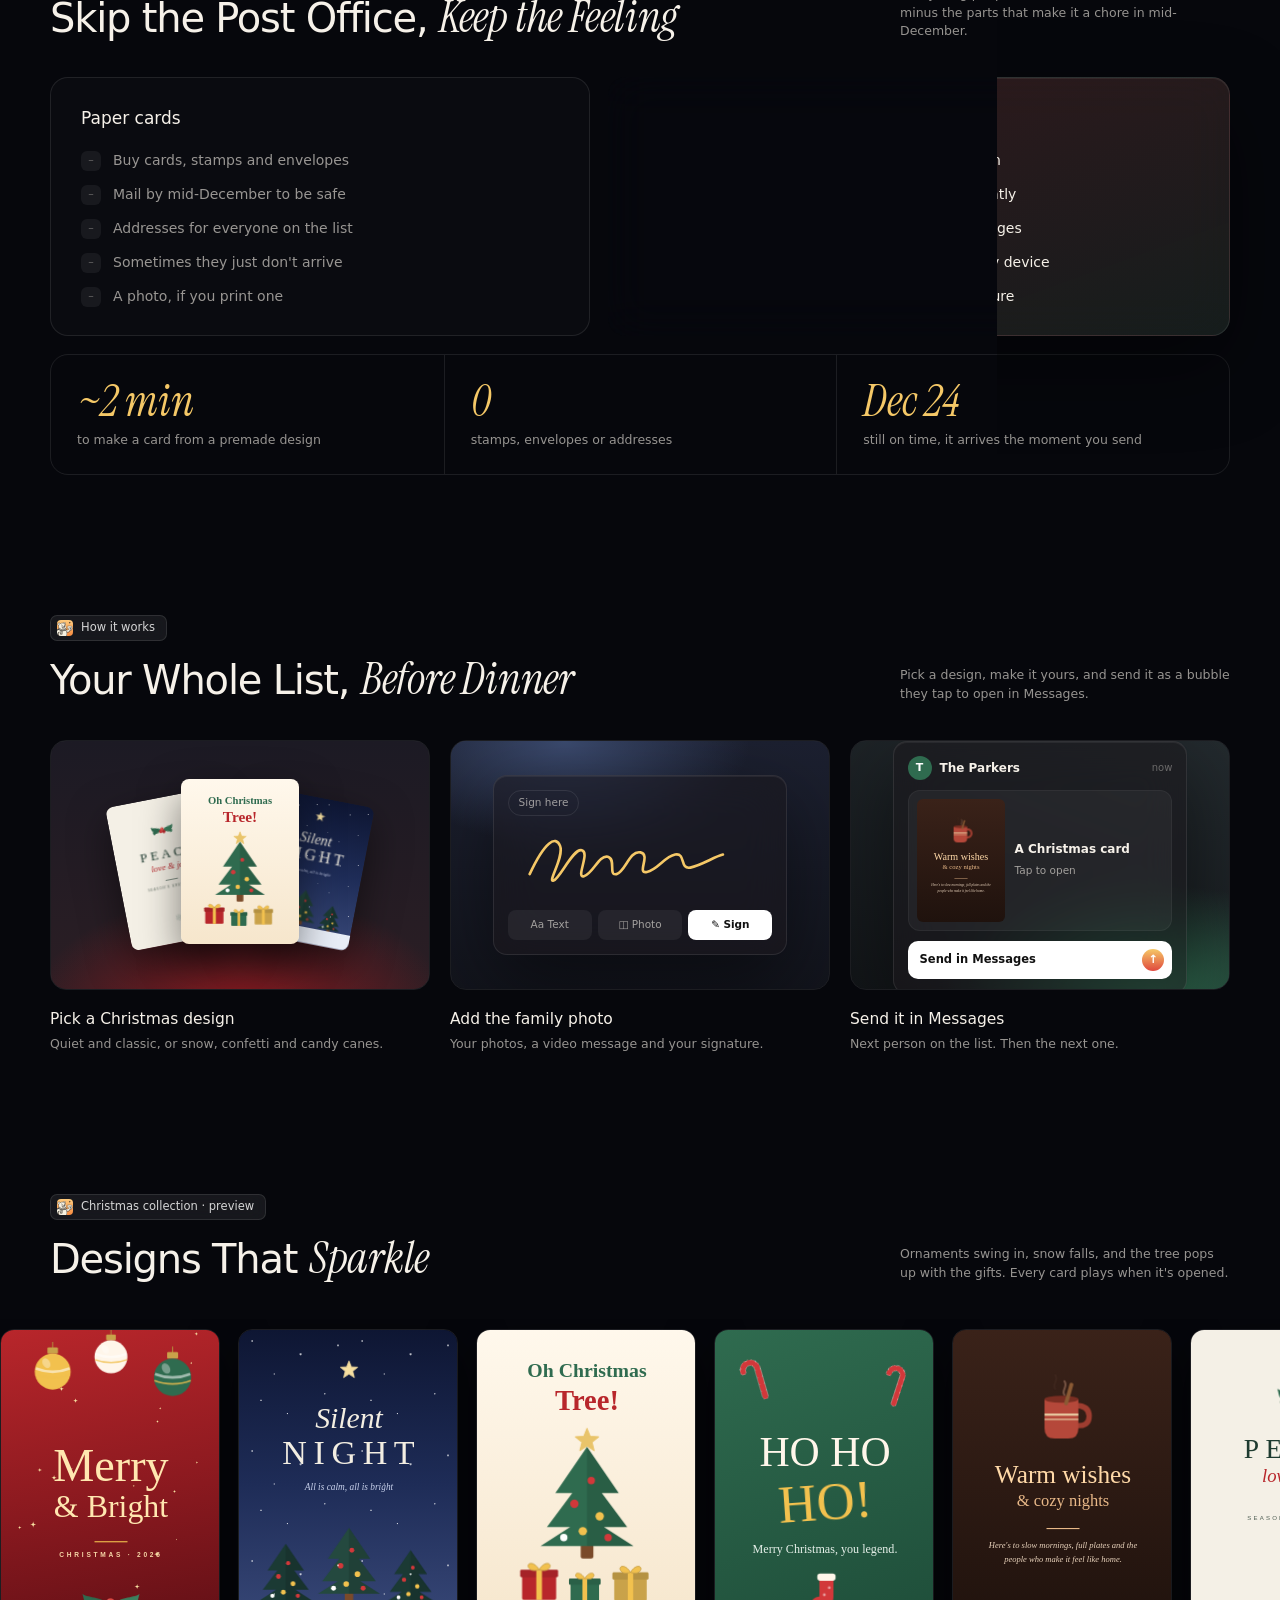
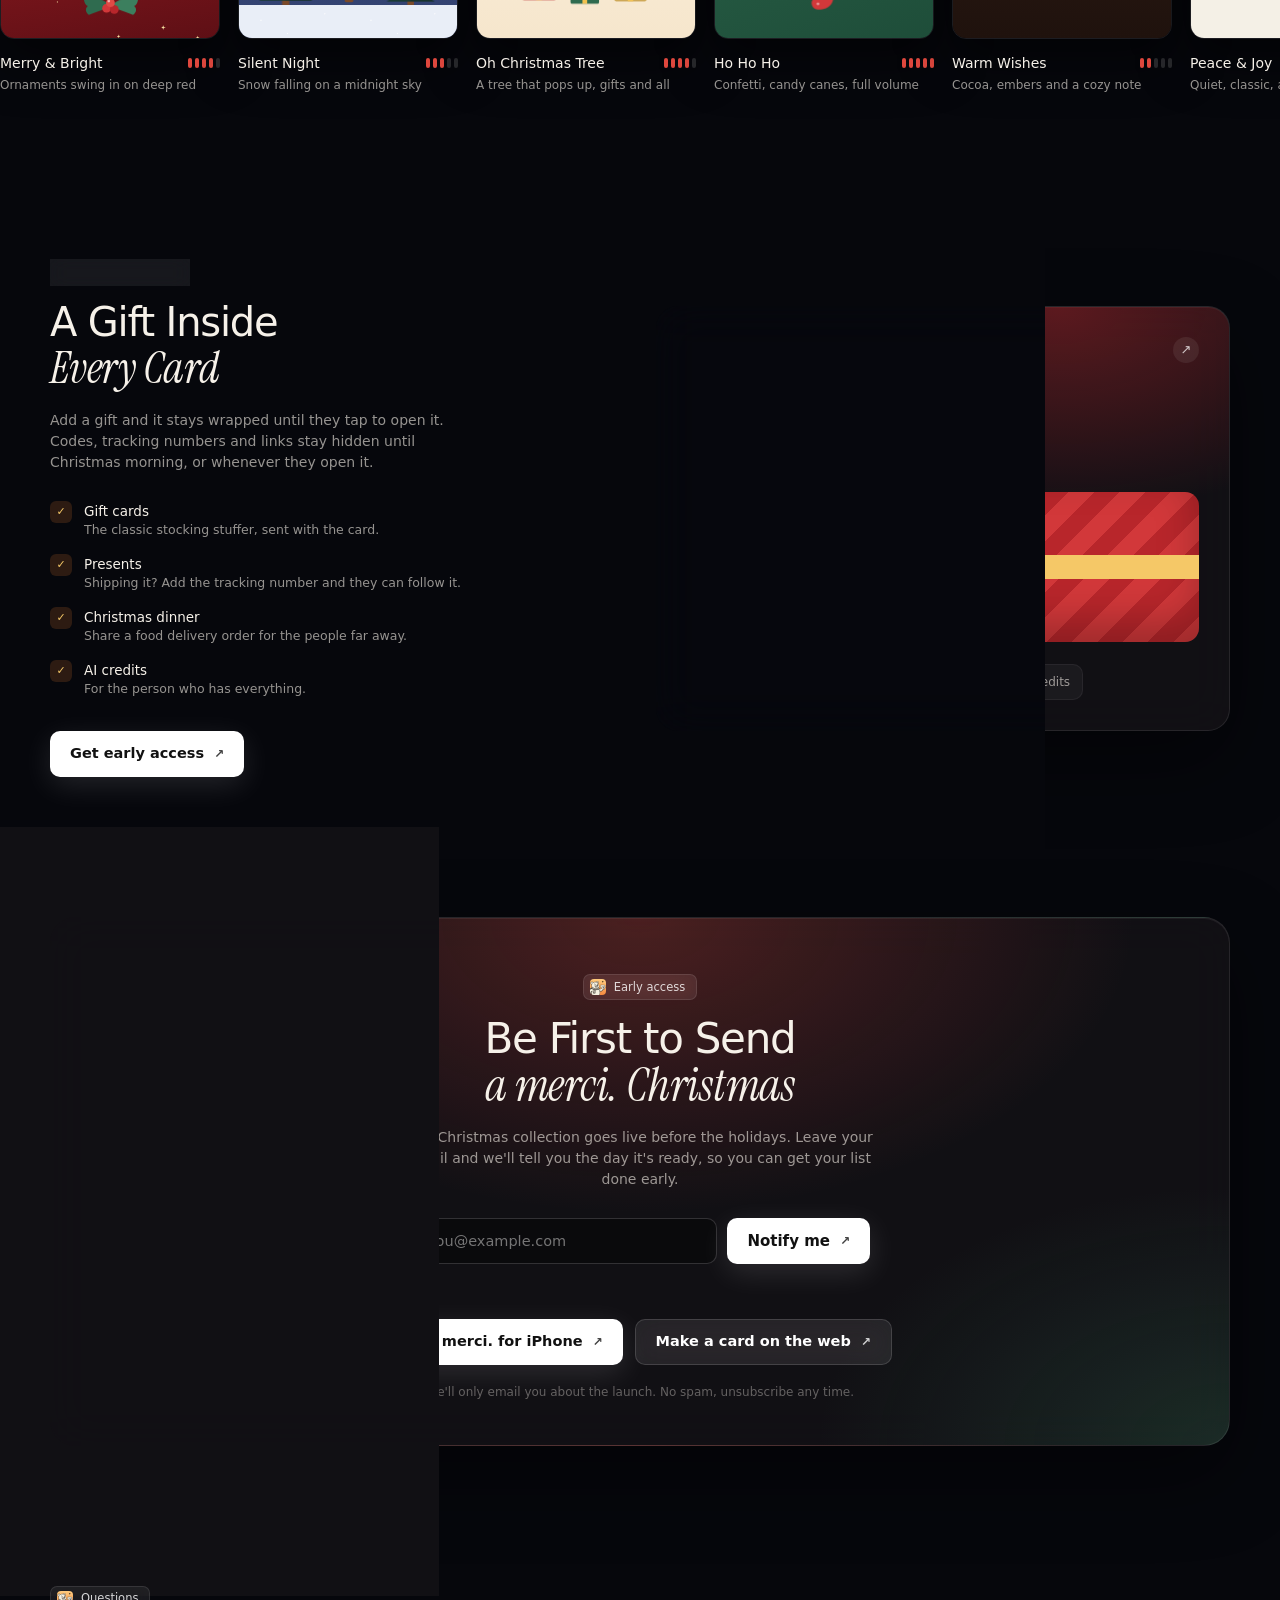
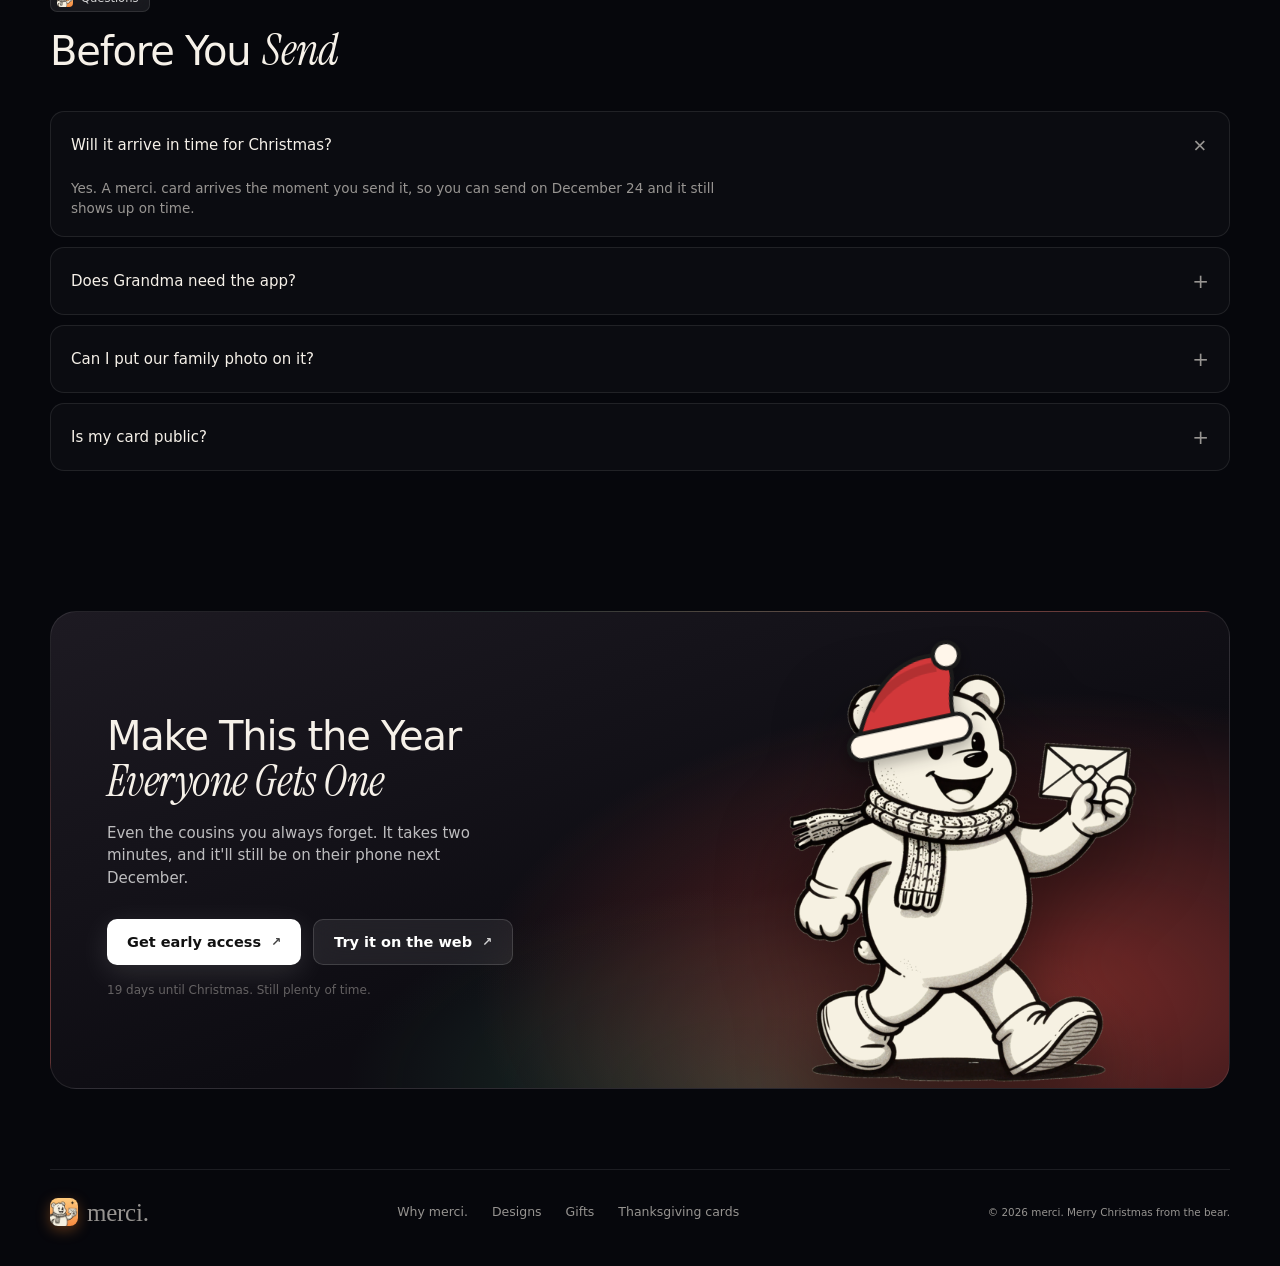
==== commit 4b205ff8: "Use fireplace and tree photo for the Christmas hero Swap the hero photo, darken the top for the head" ====
--- a/index.html
+++ b/index.html
@@ -19,7 +19,7 @@
 
 <!-- ================= HERO ================= -->
 <header class="hero">
-  <div class="sky" aria-hidden="true"><div class="photo"></div><canvas class="snowfall"></canvas></div>
+  <div class="sky" aria-hidden="true"><div class="photo"></div></div>
   
   <nav class="nav wrap">
     <a class="brand" href="./" aria-label="merci. home">
--- a/assets/css/christmas.css
+++ b/assets/css/christmas.css
@@ -1,11 +1,11 @@
 /* merci. Christmas edition: layered on top of landing.css */
 .xmas { --bg: #06070C; --or: #E0483E; --or2: #F5C867; --green: #3E8E66; }
 
-/* hero photo: night village with a lit tree; already dark, so only a light scrim */
-.xmas .photo { background-image: url(../img/hero-christmas.jpg); background-position: center 38%; inset: 0 0 4% 0; }
+/* hero photo: fireplace, stockings and a lit tree. It's bright and warm, so the scrim is heavier at the top for the headline */
+.xmas .photo { background-image: url(../img/hero-christmas.jpg); background-position: 60% 40%; inset: 0 0 4% 0; }
 .xmas .sky::after { z-index: 2;
-  background: linear-gradient(180deg, rgba(6, 7, 12, .45) 0%, rgba(6, 7, 12, .15) 28%, rgba(6, 7, 12, .1) 50%, rgba(6, 7, 12, .7) 78%, var(--bg) 94%),
-              radial-gradient(46% 34% at 50% 34%, rgba(6, 7, 12, .62), transparent 78%); }
+  background: linear-gradient(180deg, rgba(6, 7, 12, .72) 0%, rgba(6, 7, 12, .5) 30%, rgba(6, 7, 12, .3) 52%, rgba(6, 7, 12, .75) 78%, var(--bg) 94%),
+              radial-gradient(48% 36% at 50% 34%, rgba(6, 7, 12, .55), transparent 78%); }
 .xmas .hero-copy h1, .xmas .hero-copy p { text-shadow: 0 2px 24px rgba(0, 0, 0, .55); }
 .snowfall { position: absolute; inset: 0; width: 100%; height: 100%; z-index: 3; pointer-events: none; }
 
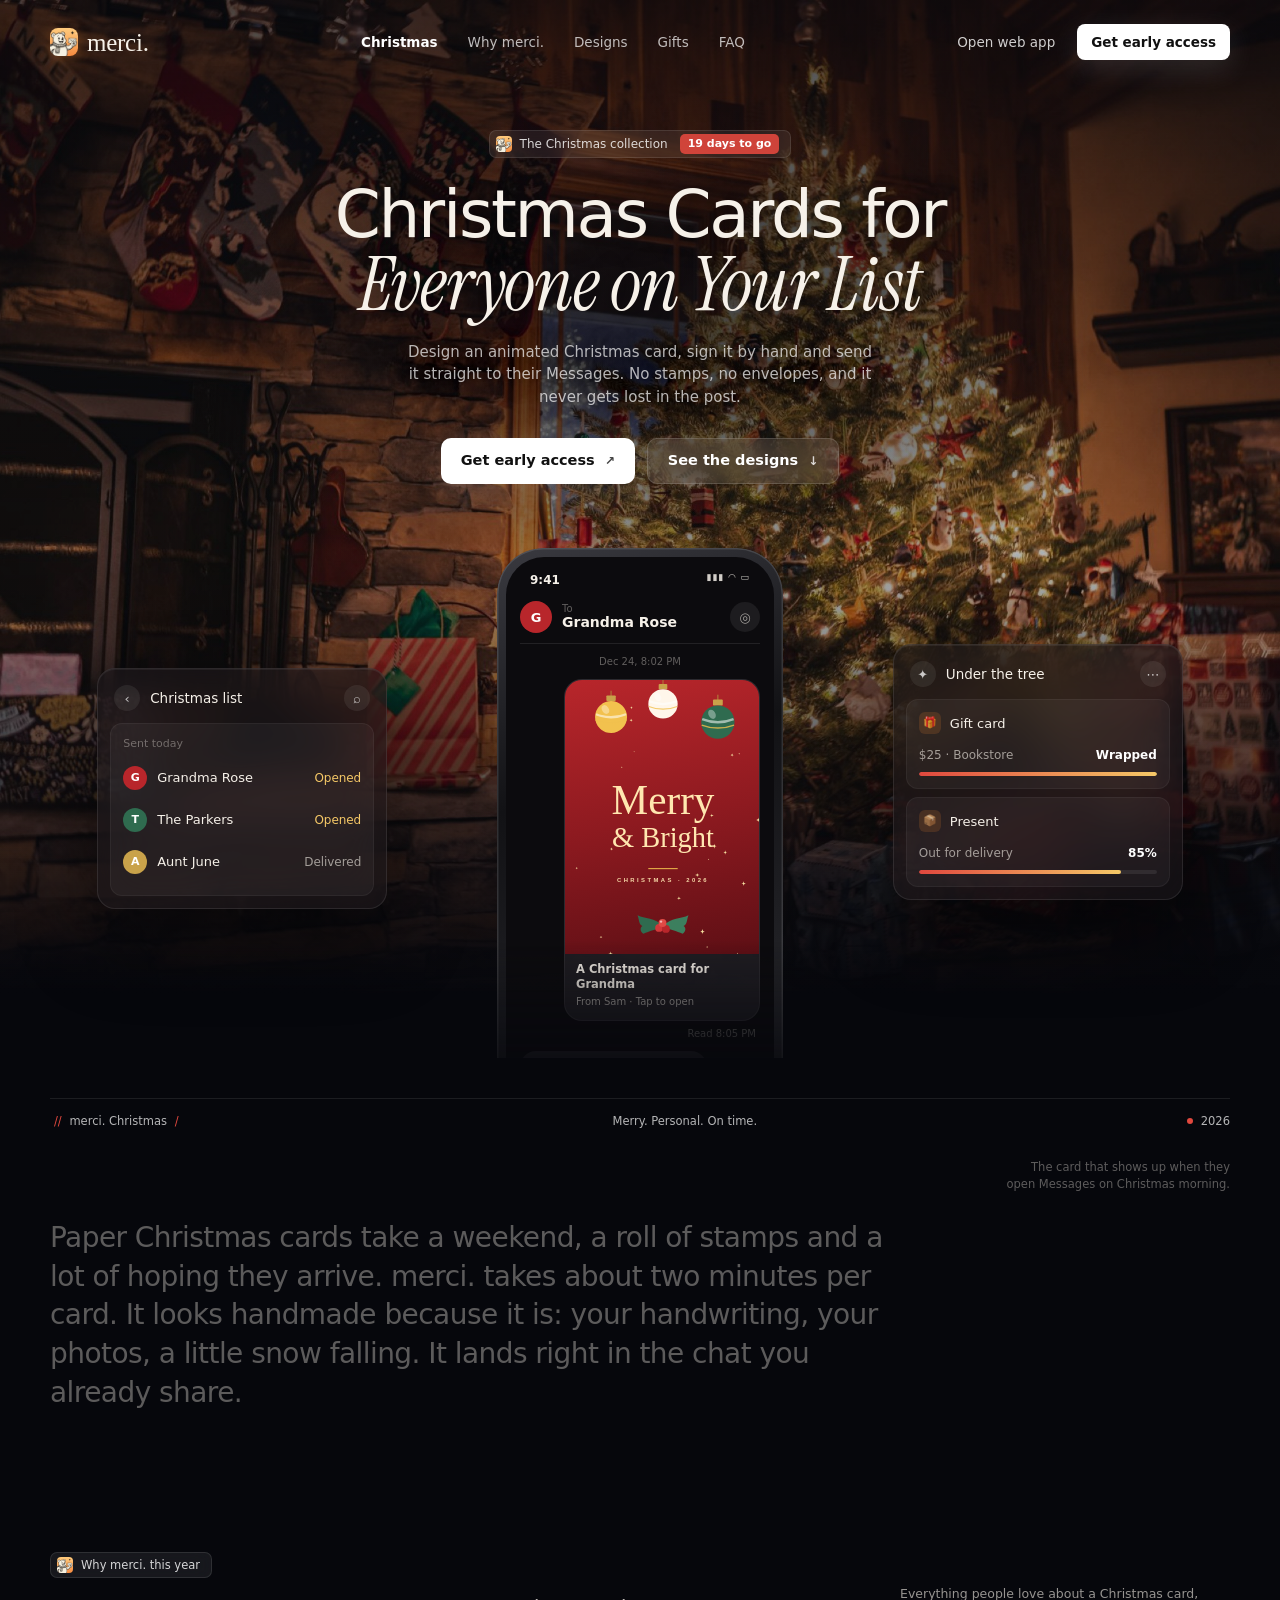
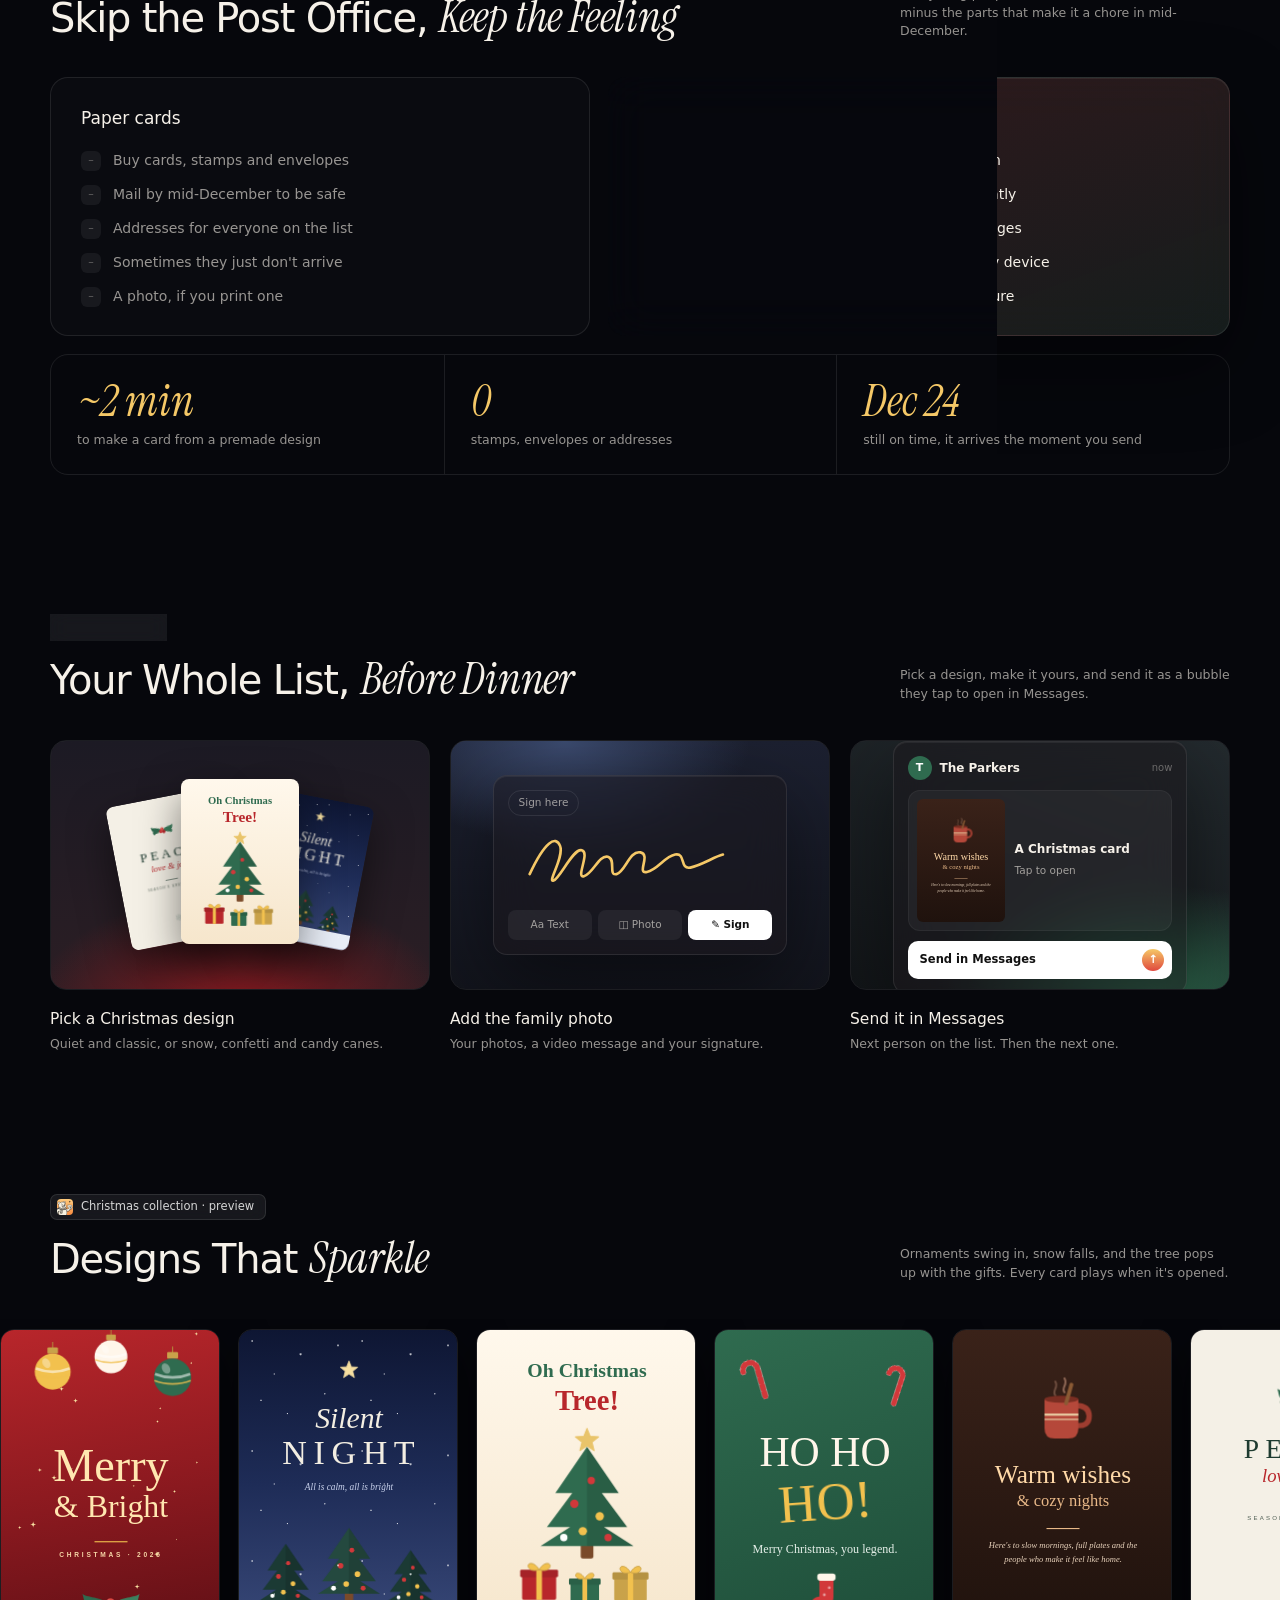
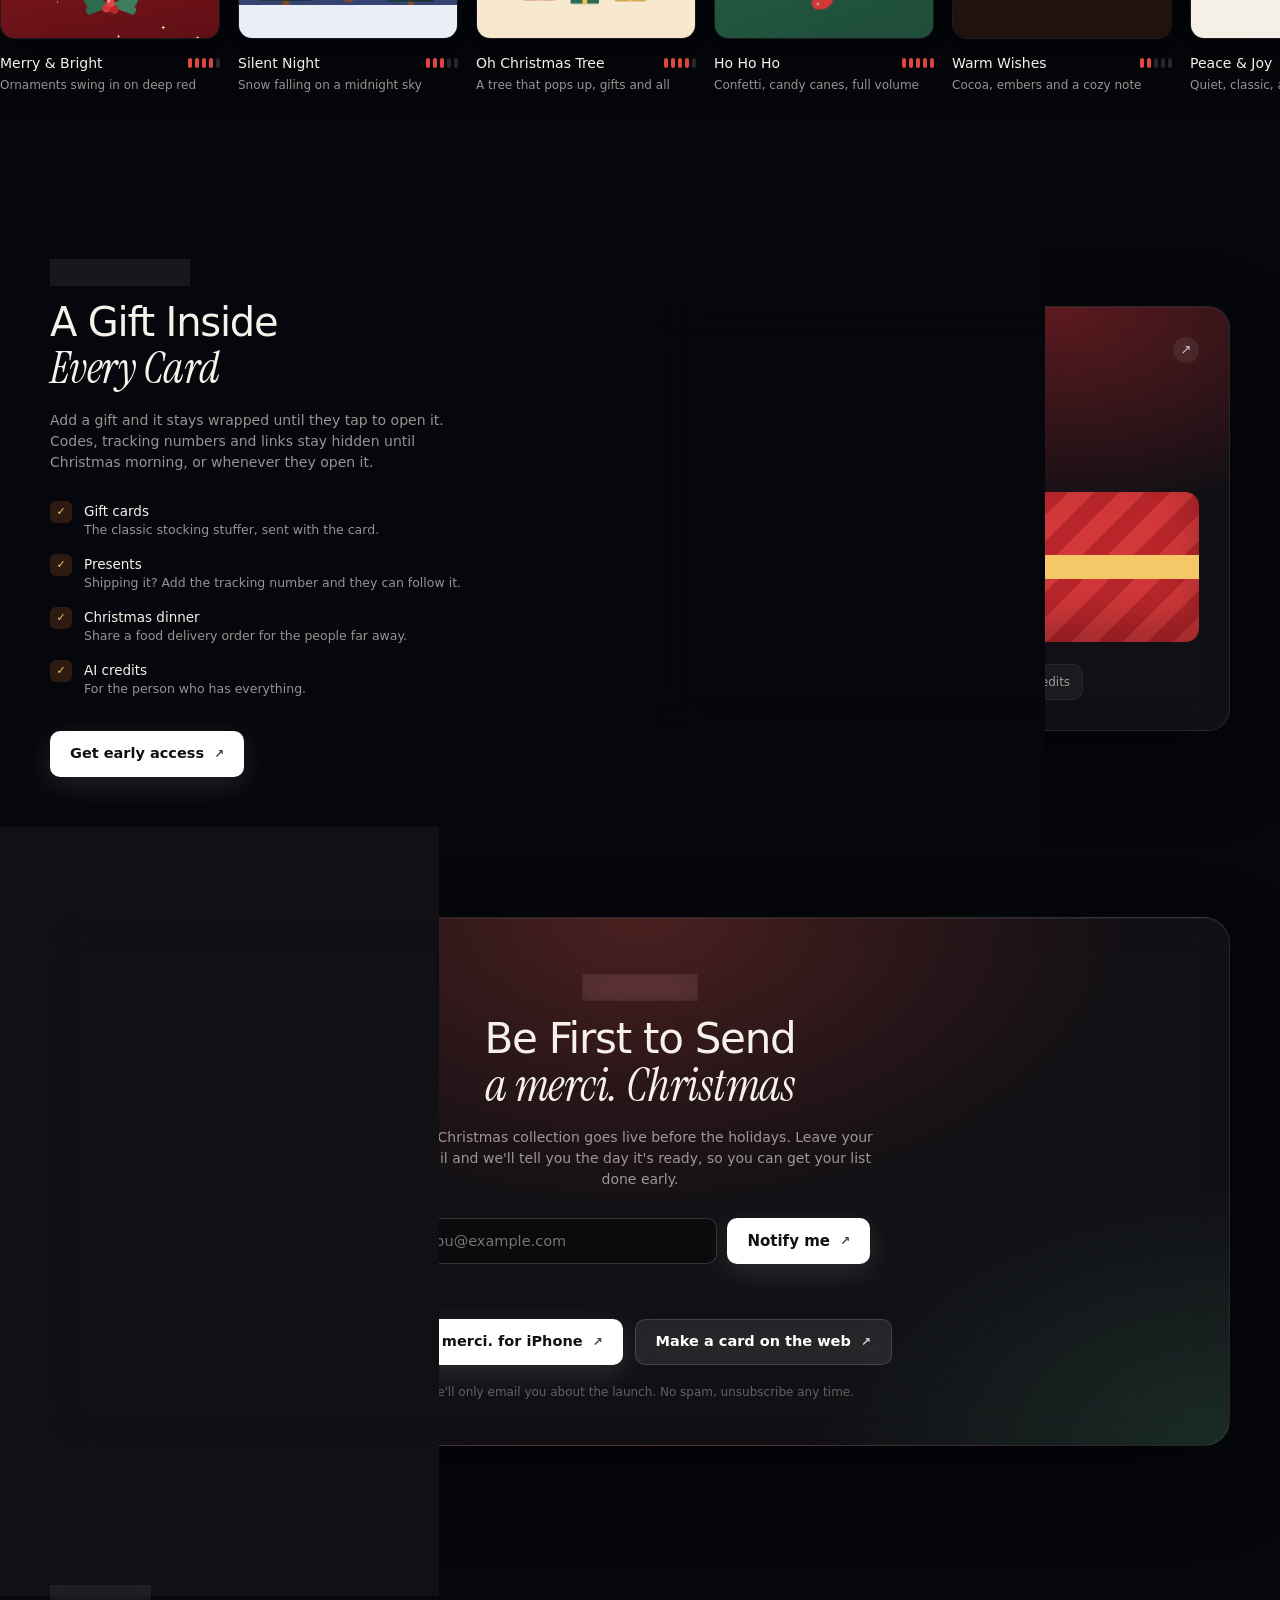
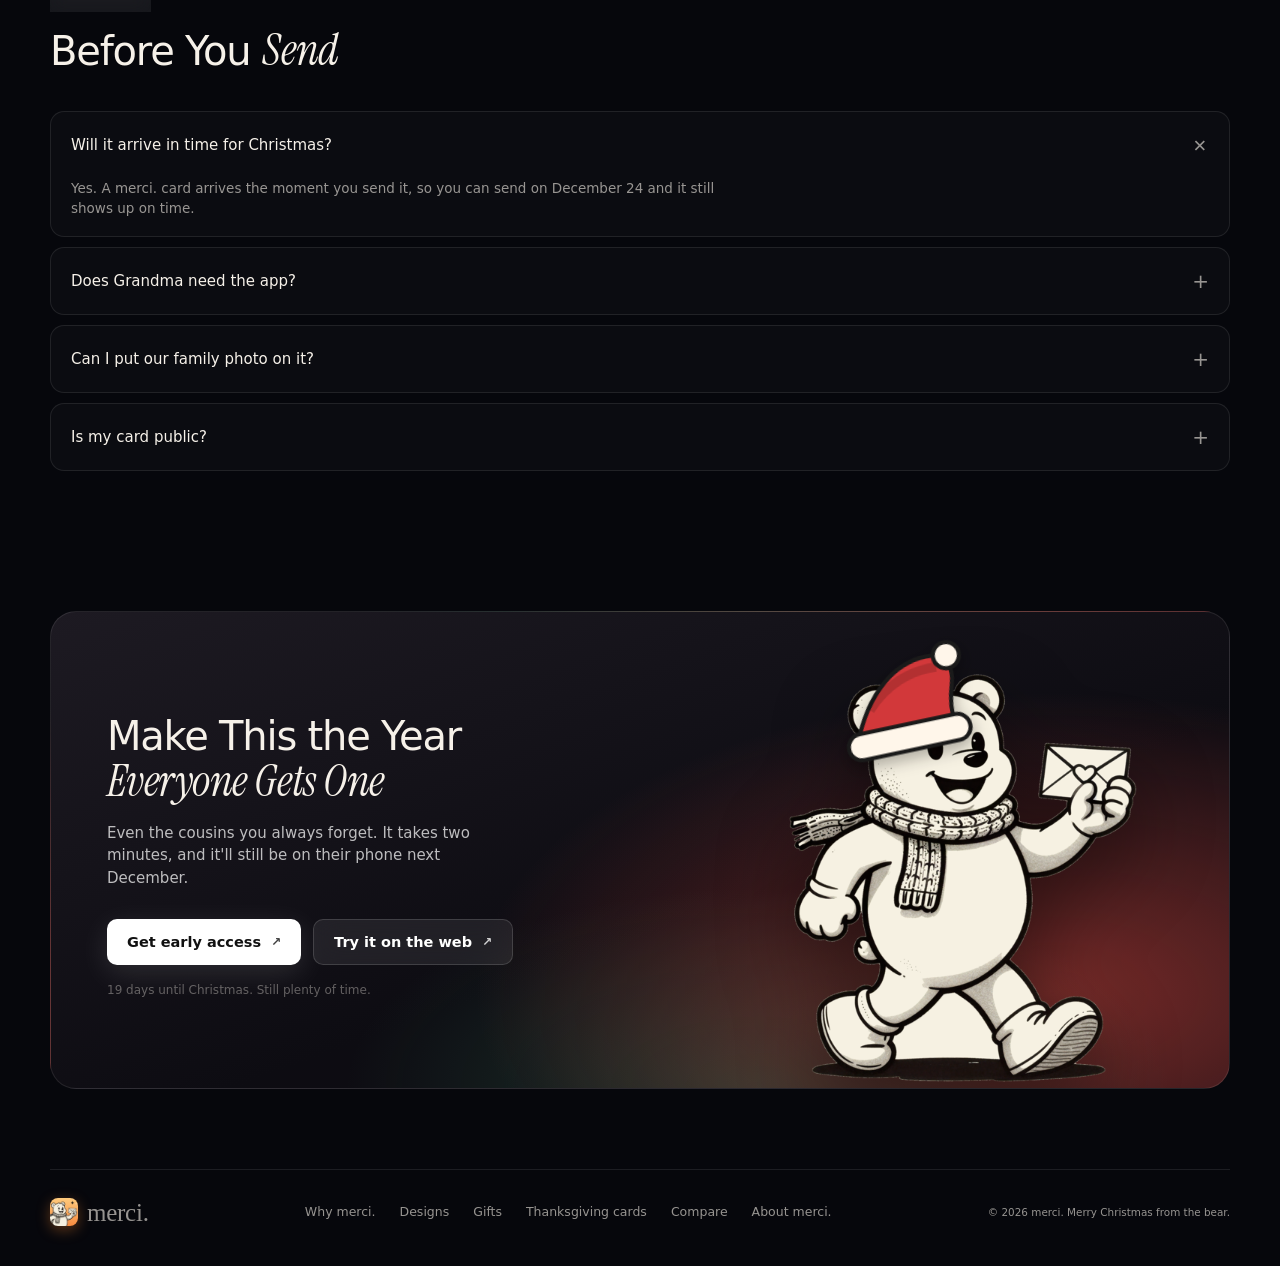
==== commit a81e9bb8: "Add AI-readable pages: Markdown mirror, llms.txt, AI Info and comparisons - Markdown copies of the C" ====
--- a/index.html
+++ b/index.html
@@ -8,6 +8,8 @@
   <meta name="description" content="Animated Christmas cards you design on your phone, sign by hand and send in iMessage. No stamps, no post office, and it still arrives on time on December 24.">
   <meta property="og:title" content="Christmas cards that open in iMessage">
   <meta property="og:description" content="Design it, sign it, tuck a gift inside. Send it to everyone on your list in minutes.">
+  <link rel="canonical" href="https://merci.cards/">
+  <link rel="alternate" type="text/markdown" href="index.md">
   <link rel="icon" href="assets/img/icon.svg">
   <link rel="preload" as="font" type="font/woff2" href="assets/fonts/instrumentserif-400-italic.woff2" crossorigin>
   <link rel="preload" as="image" href="assets/img/hero-christmas.jpg">
@@ -299,7 +301,7 @@
 
 <footer class="foot wrap">
   <a class="brand" href="./"><img src="assets/img/app-icon.png" alt=""><span>merci.</span></a>
-  <nav><a href="#why">Why merci.</a><a href="#designs">Designs</a><a href="#gifts">Gifts</a><a href="thanksgiving/">Thanksgiving cards</a></nav>
+  <nav><a href="#why">Why merci.</a><a href="#designs">Designs</a><a href="#gifts">Gifts</a><a href="thanksgiving/">Thanksgiving cards</a><a href="compare/">Compare</a><a href="ai-info/">About merci.</a></nav>
   <small>© 2026 merci. Merry Christmas from the bear.</small>
 </footer>
 
